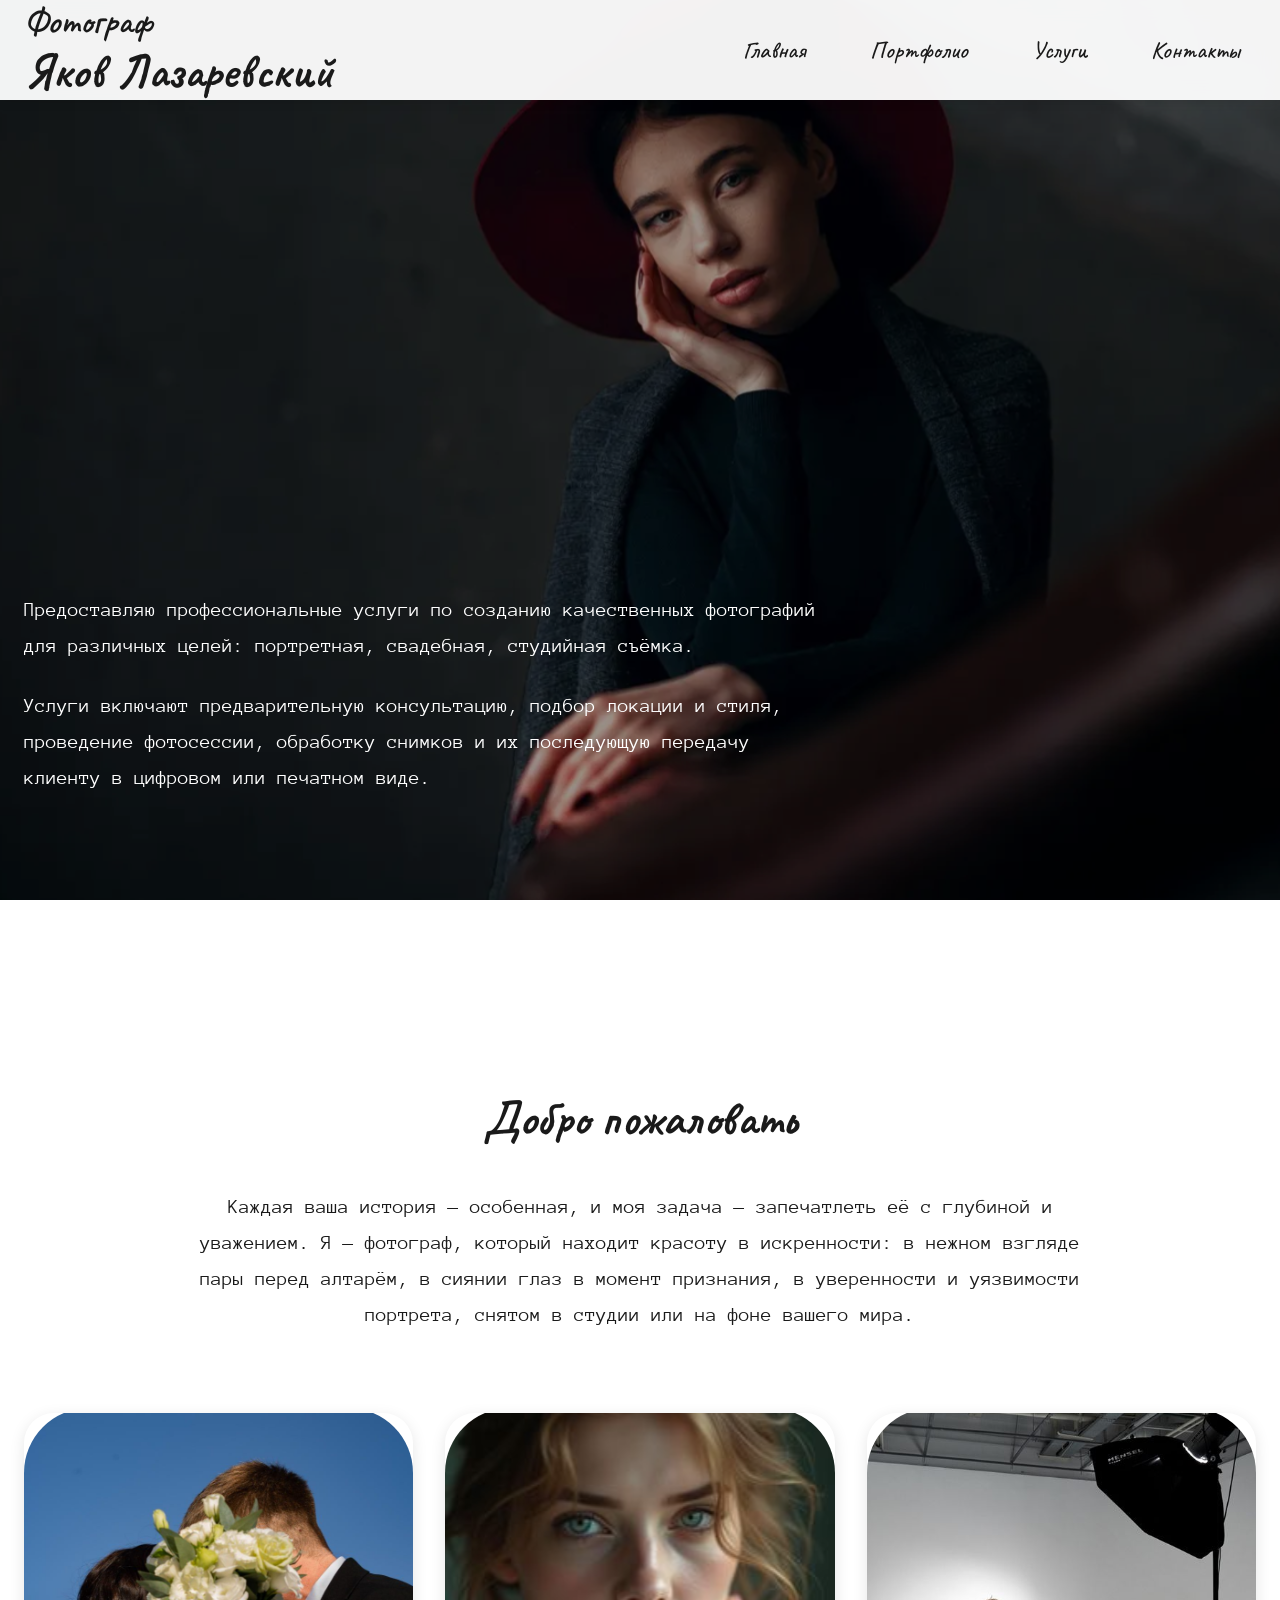
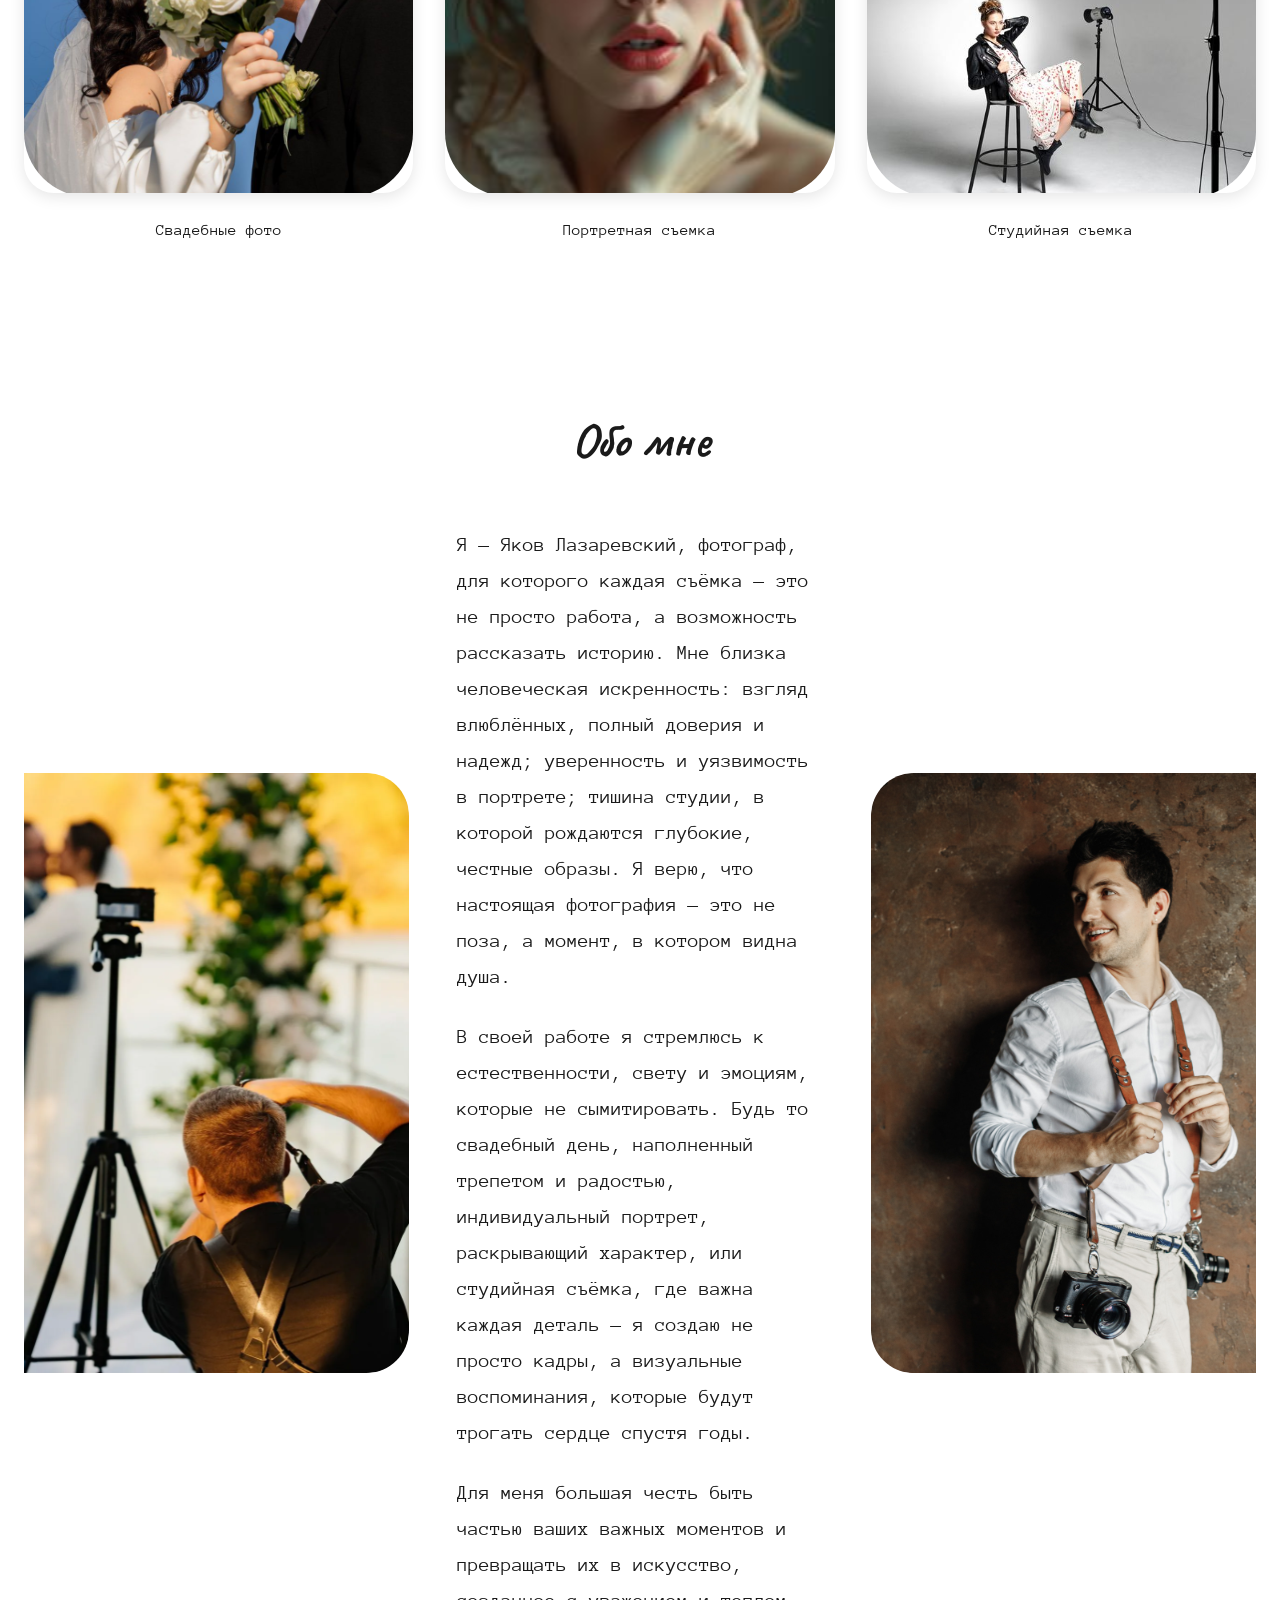
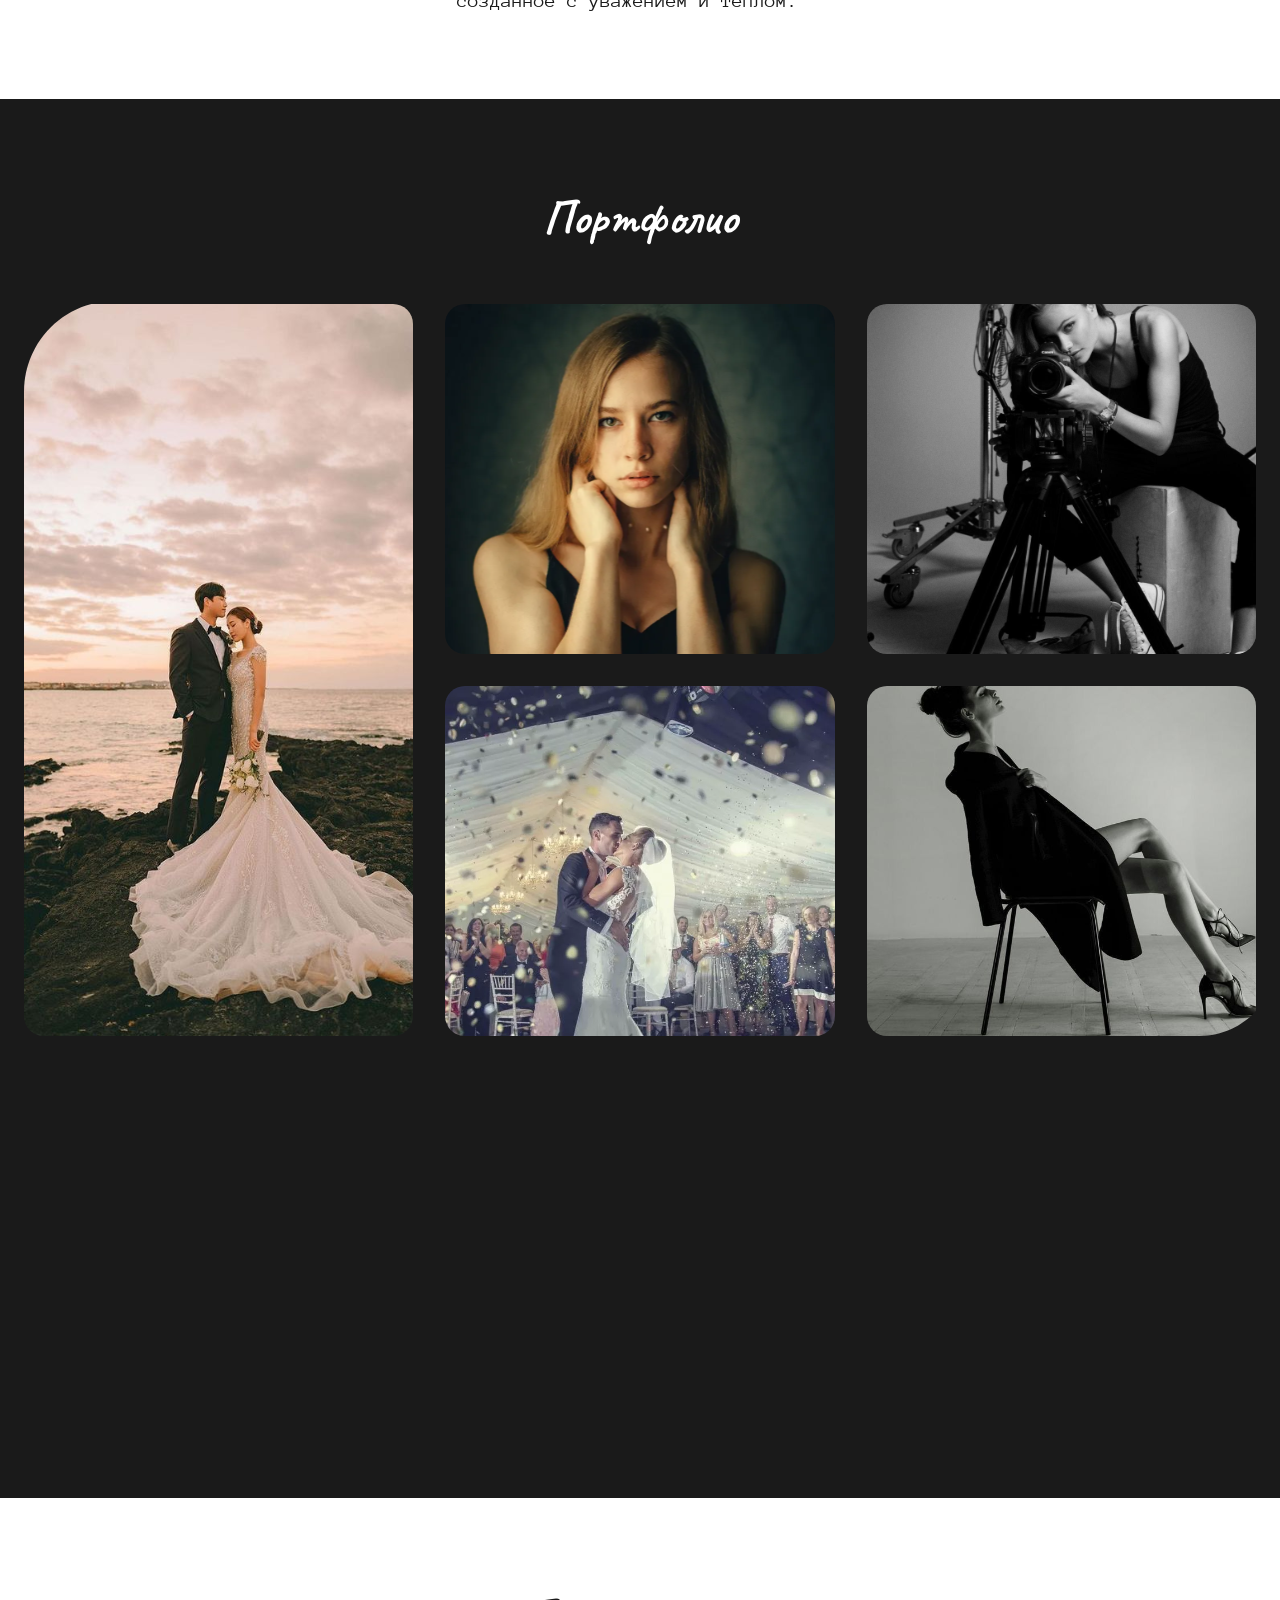
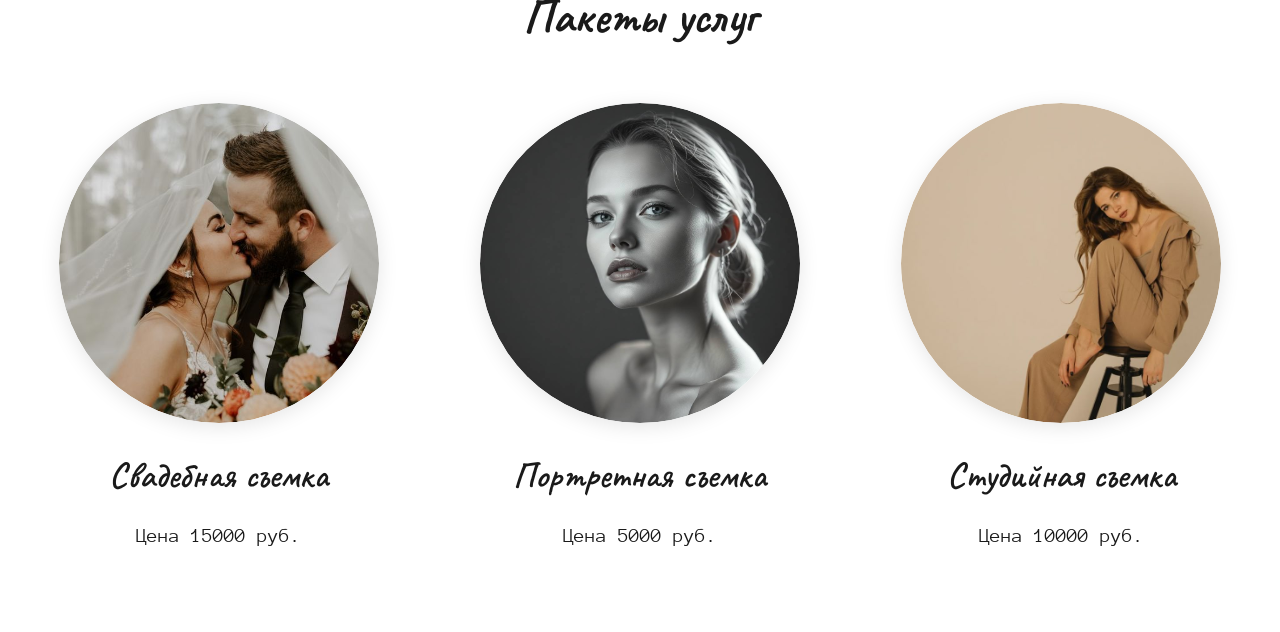
==== index.html @ 3c126cf8 "Add files via upload" ====
<!DOCTYPE html>
<html lang="ru">
<head>
    <meta charset="UTF-8">
    <meta name="viewport" content="width=device-width, initial-scale=1.0">
    <meta name="description" content="Профессиональный фотограф Яков Лазаревский - портретная, свадебная, студийная съёмка">
    <title>Яков Лазаревский - Профессиональный фотограф</title>
    
    <!-- Google Fonts -->
    <link rel="preconnect" href="https://fonts.googleapis.com">
    <link rel="preconnect" href="https://fonts.gstatic.com" crossorigin>
    <link href="https://fonts.googleapis.com/css2?family=Anonymous+Pro:wght@400;700&family=Caveat:wght@400;500;600;700&display=swap" rel="stylesheet">
    
    <link rel="stylesheet" href="style.css">
</head>
<body>
    <header class="header">
        <div class="container header__container">
            <div class="header__logo">
                <span class="header__logo-title">Фотограф</span>
                <span class="header__logo-name">Яков Лазаревский</span>
            </div>
            
            <button class="header__burger burger" type="button" aria-label="Открыть меню" aria-expanded="false">
                <span class="burger__line"></span>
                <span class="burger__line"></span>
                <span class="burger__line"></span>
            </button>

            <nav class="nav header__nav">
                <ul class="nav__list">
                    <li class="nav__item">
                        <a href="#main" class="nav__link nav__link--active">Главная</a>
                    </li>
                    <li class="nav__item">
                        <a href="#portfolio" class="nav__link">Портфолио</a>
                    </li>
                    <li class="nav__item">
                        <a href="#services" class="nav__link">Услуги</a>
                    </li>
                    <li class="nav__item">
                        <a href="#contacts" class="nav__link">Контакты</a>
                    </li>
                </ul>
            </nav>
        </div>
    </header>

    <main class="main" id="main">
        <section class="hero">
            <div class="hero__bg">
                <img src="img/image1.svg" alt="" class="hero__bg-image">
                <div class="hero__overlay"></div>
            </div>
            <div class="container hero__container">
                <div class="hero__content">
                    <p class="hero__text">
                        Предоставляю профессиональные услуги по созданию качественных фотографий для различных целей:
                        портретная, свадебная, студийная съёмка.
                    </p>
                    <p class="hero__text">
                        Услуги включают предварительную консультацию, подбор локации и стиля, проведение фотосессии, 
                        обработку снимков и их последующую передачу клиенту в цифровом или печатном виде.
                    </p>
                </div>
            </div>
        </section>

        <!-- Welcome Section -->
<section id="welcome" class="welcome">
    <div class="container">
        <h2 class="welcome__title">Добро пожаловать</h2>
        <p class="welcome__text">
            Каждая ваша история — особенная, и моя задача — запечатлеть её с глубиной и уважением.
            Я — фотограф, который находит красоту в искренности: в нежном взгляде пары перед алтарём,
            в сиянии глаз в момент признания, в уверенности и уязвимости портрета, снятом в студии
            или на фоне вашего мира.
        </p>
        
        <div class="welcome__grid">
            <div class="welcome__card">
                <div class="welcome__card-image">
                    <img src="img/image 2.svg" alt="Свадебные фото" class="welcome__img">
                </div>
                <h3 class="welcome__card-title">Свадебные фото</h3>
            </div>
            
            <div class="welcome__card">
                <div class="welcome__card-image">
                    <img src="img/image 3.svg" alt="Портретная съемка" class="welcome__img">
                </div>
                <h3 class="welcome__card-title">Портретная съемка</h3>
            </div>
            
            <div class="welcome__card">
                <div class="welcome__card-image">
                    <img src="img/image 4.svg" alt="Студийная съемка" class="welcome__img">
                </div>
                <h3 class="welcome__card-title">Студийная съемка</h3>
            </div>
        </div>
    </div>
</section>
<!-- About Section -->
<section id="about" class="about">
    <div class="container">
        <h2 class="about__title">Обо мне</h2>
        
        <div class="about__grid">
            <div class="about__image-wrapper about__image-wrapper--left">
                <img src="img/image 5.svg" alt="Фотограф за работой" class="about__img">
            </div>
            
            <div class="about__content">
                <p class="about__text">
                    Я — Яков Лазаревский, фотограф, для которого каждая съёмка — это не просто работа, а возможность рассказать историю. Мне близка человеческая искренность: взгляд влюблённых, полный доверия и надежд; уверенность и уязвимость в портрете; тишина студии, в которой рождаются глубокие, честные образы. Я верю, что настоящая фотография — это не поза, а момент, в котором видна душа.
                </p>
                
                <p class="about__text">
                    В своей работе я стремлюсь к естественности, свету и эмоциям, которые не сымитировать. Будь то свадебный день, наполненный трепетом и радостью, индивидуальный портрет, раскрывающий характер, или студийная съёмка, где важна каждая деталь — я создаю не просто кадры, а визуальные воспоминания, которые будут трогать сердце спустя годы.
                </p>
                
                <p class="about__text">
                    Для меня большая честь быть частью ваших важных моментов и превращать их в искусство, созданное с уважением и теплом.
                </p>
            </div>
            
            <div class="about__image-wrapper about__image-wrapper--right">
                <img src="img/image 6.svg" alt="Портрет фотографа" class="about__img">
            </div>
        </div>
    </div>
</section>

<!-- Portfolio Section -->
<section id="portfolio" class="portfolio">
    <div class="container">
        <h2 class="portfolio__title">Портфолио</h2>
        
        <div class="portfolio__grid">
            <div class="portfolio__item portfolio__item--large">
                <img src="img/image 8.svg" alt="Свадебная фотосессия на закате" class="portfolio__img">
            </div>
            
            <div class="portfolio__item">
                <img src="img/image 9.svg" alt="Портретная съёмка" class="portfolio__img">
            </div>
            
            <div class="portfolio__item">
                <img src="img/image 10.svg" alt="За кадром фотосессии" class="portfolio__img">
            </div>
            
            <div class="portfolio__item portfolio__item--wide">
                <img src="img/image 7.svg" alt="Свадебный приём" class="portfolio__img">
            </div>
            
            <div class="portfolio__item">
                <img src="img/image 11.svg" alt="Fashion съёмка" class="portfolio__img">
            </div>
        </div>
    </div>
</section>

<!-- Services Section -->
<section id="services" class="services">
    <div class="container">
        <h2 class="services__title">Пакеты услуг</h2>
        
        <div class="services__grid">
            <div class="services__card">
                <div class="services__image-wrapper">
                    <img src="img/image 12.svg" alt="Свадебная съемка" class="services__img">
                </div>
                <h3 class="services__card-title">Свадебная съемка</h3>
                <p class="services__price">Цена 15000 руб.</p>
            </div>
            
            <div class="services__card">
                <div class="services__image-wrapper">
                    <img src="img/image 13.svg" alt="Портретная съемка" class="services__img">
                </div>
                <h3 class="services__card-title">Портретная съемка</h3>
                <p class="services__price">Цена 5000 руб.</p>
            </div>
            
            <div class="services__card">
                <div class="services__image-wrapper">
                    <img src="img/image 14.svg" alt="Студийная съемка" class="services__img">
                </div>
                <h3 class="services__card-title">Студийная съемка</h3>
                <p class="services__price">Цена 10000 руб.</p>
            </div>
        </div>
    </div>
</section>
    </main>

    <script src="script.js"></script>
</body>
</html>
---- style.css ----
/* ============================================
CSS Custom Properties (Variables)
============================================ */
:root {
    --color-primary: #ffffff;
    --color-secondary: #1a1a1a;
    --color-accent: #8b2635;
    --color-text: #ffffff;
    --color-text-dark: #1a1a1a;
    --color-overlay: rgba(0, 0, 0, 0.4);
    
    /* Fonts */
    --font-family-heading: 'Caveat', cursive;
    --font-family-body: 'Anonymous Pro', monospace;
    
    /* Font Sizes */
    --font-size-heading: 48px;
    --font-size-body: 20px;
    --font-size-sm: 16px;
    --font-size-lg: 24px;
    --font-size-xl: 36px;
    --font-size-xxl: 48px;
    --line-height: 1.6;
    
    /* Spacing */
    --spacing-xs: 8px;
    --spacing-sm: 16px;
    --spacing-md: 24px;
    --spacing-lg: 32px;
    --spacing-xl: 48px;
    --spacing-xxl: 80px;
    
    /* Layout */
    --container-max-width: 1400px;
    --header-height: 80px;
    
    /* Transitions */
    --transition-fast: 0.3s ease;
    --transition-normal: 0.5s ease;
}

/* ============================================
Reset & Base Styles
============================================ */
*,
*::before,
*::after {
    box-sizing: border-box;
    margin: 0;
    padding: 0;
}

ul, ol {
    list-style: none;
    list-style-type: none;
    margin: 0;
    padding: 0;
}

li {
    list-style: none;
    list-style-type: none;
}

li::before,
li::after {
    content: none !important;
    display: none !important;
}

html {
    scroll-behavior: smooth;
    font-size: var(--font-size-body);
}

body {
    font-family: var(--font-family-body);
    font-size: var(--font-size-body);
    line-height: var(--line-height);
    color: var(--color-text);
    background-color: var(--color-secondary);
    overflow-x: hidden;
}

/* ============================================
Container
============================================ */
.container {
    width: 100%;
    max-width: var(--container-max-width);
    margin: 0 auto;
    padding: 0 var(--spacing-md);
}

/* ============================================
Header - Fixed Position
============================================ */
.header {
    position: fixed;
    top: 0;
    left: 0;
    width: 100%;
    height: var(--header-height);
    background: rgba(255, 255, 255, 0.95);
    backdrop-filter: blur(10px);
    z-index: 1000;
    padding: var(--spacing-sm) 0;
    box-shadow: 0 2px 10px rgba(0, 0, 0, 0.1);
    transition: all var(--transition-fast);
}

.header__container {
    display: flex;
    justify-content: space-between;
    align-items: center;
    height: 100%;
}

.header__logo {
    display: flex;
    flex-direction: column;
    z-index: 1001;
}

.header__logo-title {
    font-family: var(--font-family-heading);
    font-size: var(--font-size-lg);
    font-weight: 600;
    color: var(--color-secondary);
    line-height: 1.2;
}

.header__logo-name {
    font-family: var(--font-family-heading);
    font-size: var(--font-size-heading);
    font-weight: 700;
    color: var(--color-secondary);
    line-height: 1.2;
}

/* ============================================
Burger Menu - Dark Color
============================================ */
.burger {
    display: flex;
    flex-direction: column;
    justify-content: space-between;
    width: 30px;
    height: 21px;
    background: transparent;
    border: none;
    cursor: pointer;
    padding: 0;
    z-index: 1001;
    transition: var(--transition-fast);
}

.burger__line {
    display: block;
    width: 100%;
    height: 2px;
    background-color: var(--color-secondary);
    transition: var(--transition-fast);
    transform-origin: center;
}

.burger--active .burger__line:nth-child(1) {
    transform: translateY(9.5px) rotate(45deg);
    background-color: var(--color-primary);
}

.burger--active .burger__line:nth-child(2) {
    opacity: 0;
}

.burger--active .burger__line:nth-child(3) {
    transform: translateY(-9.5px) rotate(-45deg);
    background-color: var(--color-primary);
}

/* ============================================
Navigation
============================================ */
.nav {
    position: fixed;
    top: 0;
    right: -100%;
    width: 100%;
    max-width: 300px;
    height: 100vh;
    background-color: rgba(26, 26, 26, 0.98);
    padding: calc(var(--header-height) + var(--spacing-lg)) var(--spacing-lg) var(--spacing-lg);
    transition: right var(--transition-normal);
    z-index: 1000;
    overflow-y: auto;
}

.nav--active {
    right: 0;
}

.nav__list {
    display: flex;
    flex-direction: column;
    gap: var(--spacing-md);
    list-style: none;
    list-style-type: none;
    margin: 0;
    padding: 0;
}

.nav__list li {
    list-style: none;
    list-style-type: none;
}

.nav__item {
    opacity: 0;
    transform: translateX(20px);
    transition: opacity var(--transition-normal), transform var(--transition-normal);
    list-style: none;
}

.nav__item::before,
.nav__item::after {
    display: none !important;
    content: none !important;
}

.nav--active .nav__item {
    opacity: 1;
    transform: translateX(0);
}

.nav--active .nav__item:nth-child(1) { transition-delay: 0.1s; }
.nav--active .nav__item:nth-child(2) { transition-delay: 0.2s; }
.nav--active .nav__item:nth-child(3) { transition-delay: 0.3s; }
.nav--active .nav__item:nth-child(4) { transition-delay: 0.4s; }

.nav__link {
    font-family: var(--font-family-heading);
    font-size: var(--font-size-xl);
    font-weight: 500;
    color: var(--color-primary);
    text-decoration: none;
    transition: color var(--transition-fast);
    display: block;
    padding: var(--spacing-xs) 0;
}

.nav__link::before,
.nav__link::after {
    display: none !important;
    content: none !important;
}

.nav__link:hover,
.nav__link:focus {
    color: var(--color-accent);
    outline: none;
}

.nav__link--active {
    color: var(--color-accent);
}

/* ============================================
Hero Section - Transparent Header Override
============================================ */
.hero .header {
    background: transparent;
    box-shadow: none;
    backdrop-filter: none;
}

.hero .header__logo-title,
.hero .header__logo-name {
    color: var(--color-primary);
}

.hero .burger__line {
    background-color: var(--color-primary);
}

/* ============================================
Hero Section - Full Screen Background
============================================ */
.hero {
    position: relative;
    min-height: 100vh;
    width: 100%;
    display: flex;
    align-items: flex-end;
    padding: var(--spacing-xxl) 0;
    overflow: hidden;
}

.hero__bg {
    position: absolute;
    top: 0;
    left: 0;
    width: 100%;
    height: 100%;
    z-index: -1;
}

.hero__bg-image {
    width: 100%;
    height: 100%;
    object-fit: cover;
    object-position: center;
    display: block;
}

.hero__overlay {
    position: absolute;
    top: 0;
    left: 0;
    width: 100%;
    height: 100%;
    background: var(--color-overlay);
    z-index: 0;
}

.hero__container {
    position: relative;
    z-index: 1;
    width: 100%;
}

.hero__content {
    max-width: 800px;
}

.hero__text {
    font-family: var(--font-family-body);
    font-size: var(--font-size-body);
    line-height: 1.8;
    color: var(--color-primary);
    margin-bottom: var(--spacing-md);
    opacity: 0;
    animation: fadeInUp 1s ease forwards;
}

.hero__text:nth-child(1) {
    animation-delay: 0.3s;
}

.hero__text:nth-child(2) {
    animation-delay: 0.5s;
}

/* ============================================
Animations
============================================ */
@keyframes fadeInUp {
    from {
        opacity: 0;
        transform: translateY(30px);
    }
    to {
        opacity: 1;
        transform: translateY(0);
    }
}

/* ============================================
Welcome Section
============================================ */
.welcome {
    padding: var(--spacing-xxl) 0;
    background-color: var(--color-primary);
    color: var(--color-text-dark);
    padding-top: calc(var(--spacing-xxl) + var(--header-height));
}

.welcome__title {
    font-family: var(--font-family-heading);
    font-size: var(--font-size-xxl);
    font-weight: 700;
    text-align: center;
    margin-bottom: var(--spacing-lg);
    color: var(--color-text-dark);
}

.welcome__text {
    max-width: 900px;
    margin: 0 auto var(--spacing-xxl);
    text-align: center;
    line-height: 1.8;
    font-size: var(--font-size-sm);
}

.welcome__grid {
    display: grid;
    grid-template-columns: 1fr;
    gap: var(--spacing-lg);
    align-items: start;
}

.welcome__card {
    display: flex;
    flex-direction: column;
    align-items: center;
    width: 100%;
}

.welcome__card-image {
    width: 100%;
    max-width: 400px;
    height: 300px;
    border-radius: 30px;
    overflow: hidden;
    margin-bottom: var(--spacing-md);
    box-shadow: 0 4px 15px rgba(0, 0, 0, 0.1);
}

.welcome__img {
    width: 100%;
    height: 100%;
    object-fit: cover;
    object-position: center;
    transition: transform var(--transition-normal);
}

.welcome__card:hover .welcome__img {
    transform: scale(1.05);
}

.welcome__card-title {
    font-family: var(--font-family-body);
    font-size: var(--font-size-sm);
    text-align: center;
    color: var(--color-text-dark);
    font-weight: 400;
}

/* ============================================
About Section
============================================ */
.about {
    padding: var(--spacing-xxl) 0;
    background-color: var(--color-primary);
    color: var(--color-text-dark);
}

.about__title {
    font-family: var(--font-family-heading);
    font-size: var(--font-size-xxl);
    font-weight: 700;
    text-align: center;
    margin-bottom: var(--spacing-xl);
    color: var(--color-text-dark);
}

.about__grid {
    display: grid;
    grid-template-columns: 1fr;
    gap: var(--spacing-lg);
    align-items: center;
}

.about__image-wrapper {
    border-radius: 40px;
    overflow: hidden;
    height: 500px;
    margin: 0;
}

.about__image-wrapper--left {
    border-radius: 0 40px 40px 0;
}

.about__image-wrapper--right {
    border-radius: 40px 0 0 40px;
}

.about__img {
    width: 100%;
    height: 100%;
    object-fit: cover;
    object-position: center;
    display: block;
}

.about__content {
    padding: 0 var(--spacing-sm);
}

.about__text {
    font-family: var(--font-family-body);
    font-size: var(--font-size-sm);
    line-height: 1.8;
    margin-bottom: var(--spacing-md);
    color: var(--color-text-dark);
}

.about__text:last-child {
    margin-bottom: 0;
}

/* ============================================
Desktop Styles (min-width: 768px)
============================================ */
@media (min-width: 768px) {
    :root {
        --header-height: 100px;
    }
    
    .header__logo-title {
        font-size: var(--font-size-xl);
    }
    
    .header__logo-name {
        font-size: var(--font-size-heading);
    }
    
    .hero__text {
        font-size: var(--font-size-body);
    }
    
    .welcome__grid {
        grid-template-columns: repeat(2, 1fr);
    }
    
    .welcome__card:nth-child(3) {
        grid-column: span 1;
        justify-self: center;
    }
    
    .welcome__card-image {
        height: 350px; 
    }
    
    .welcome__text {
        font-size: var(--font-size-body);
    }
    
    .about__grid {
        grid-template-columns: 1fr 1.5fr;
    }
    
    .about__image-wrapper--right {
        display: none;
    }
    
    .about__text {
        font-size: var(--font-size-body);
    }
    
    .about__content {
        padding: 0 var(--spacing-lg);
    }
    
    .about__image-wrapper--left {
        border-radius: 0 40px 40px 0;
    }
}

/* ============================================
Tablet Styles (min-width: 1024px)
============================================ */
@media (min-width: 1024px) {
    .burger {
        display: none;
    }
    
    .nav {
        position: static;
        width: auto;
        max-width: none;
        height: auto;
        background: transparent;
        padding: 0;
        overflow: visible;
    }
    
    .nav__list {
        flex-direction: row;
        gap: var(--spacing-lg);
        list-style: none;
        list-style-type: none;
    }
    
    .nav__list li {
        list-style: none;
        list-style-type: none;
    }
    
    .nav__item {
        opacity: 1;
        transform: none;
        list-style: none;
    }
    
    .nav__item::before,
    .nav__item::after {
        display: none !important;
        content: none !important;
        background: none !important;
    }
    
    .nav__link {
        font-size: var(--font-size-lg);
        padding: var(--spacing-xs) var(--spacing-sm);
        color: var(--color-secondary);
    }
    
    .nav__link::before,
    .nav__link::after {
        display: none !important;
        content: none !important;
        background: none !important;
    }
    
    .nav__link:hover,
    .nav__link:focus {
        color: var(--color-accent);
    }
    
    .hero .nav__link {
        color: var(--color-primary);
    }
    
    .hero .nav__link:hover,
    .hero .nav__link:focus {
        color: var(--color-accent);
    }
    
    .hero__text {
        font-size: var(--font-size-body);
    }
    
    .welcome__grid {
        grid-template-columns: repeat(3, 1fr);
    }
    
    .welcome__card:nth-child(3) {
        grid-column: auto;
    }
    
    .welcome__card-image {
        height: 380px; 
    }
    
    .about__grid {
        grid-template-columns: 1fr 1.2fr 1fr;
        gap: 0;
    }
    
    .about__image-wrapper {
        height: 600px;
        margin: 0;
    }
    
    .about__image-wrapper--left {
        border-radius: 0 40px 40px 0; 
    }
    
    .about__image-wrapper--right {
        display: block;
        border-radius: 40px 0 0 40px; 
    }
    
    .about__content {
        padding: 0 var(--spacing-xl);
    }
}

/* ============================================
Large Desktop (min-width: 1440px)
============================================ */
@media (min-width: 1440px) {
    .container {
        padding: 0 var(--spacing-xl);
    }
    
    .hero__text {
        font-size: var(--font-size-body);
    }
}

/* ============================================
Reduced Motion
============================================ */
@media (prefers-reduced-motion: reduce) {
    *,
    *::before,
    *::after {
        animation-duration: 0.01ms !important;
        animation-iteration-count: 1 !important;
        transition-duration: 0.01ms !important;
    }
    
    html {
        scroll-behavior: auto;
    }
}
/* ============================================
Portfolio Section
============================================ */
.portfolio {
    padding: var(--spacing-xxl) 0;
    background-color: var(--color-secondary);
    color: var(--color-text);
}

.portfolio__title {
    font-family: var(--font-family-heading);
    font-size: var(--font-size-xxl);
    font-weight: 700;
    text-align: center;
    margin-bottom: var(--spacing-xl);
    color: var(--color-text);
}

.portfolio__grid {
    display: grid;
    grid-template-columns: 1fr;
    gap: var(--spacing-sm);
    grid-auto-rows: 250px;
}

.portfolio__item {
    position: relative;
    overflow: hidden;
    border-radius: 20px;
    cursor: pointer;
}

.portfolio__item--large {
    grid-row: span 2;
}

.portfolio__item--wide {
    grid-column: span 1;
}

.portfolio__img {
    width: 100%;
    height: 100%;
    object-fit: cover;
    transition: transform var(--transition-normal);
    display: block;
}

.portfolio__item:hover .portfolio__img {
    transform: scale(1.05);
}

/* Tablet */
@media (min-width: 768px) {
    .portfolio__grid {
        grid-template-columns: repeat(2, 1fr);
        grid-auto-rows: 300px;
        gap: var(--spacing-md);
    }
    
    .portfolio__item--wide {
        grid-column: span 2;
    }
}

/* Desktop */
@media (min-width: 1024px) {
    .portfolio__grid {
        grid-template-columns: repeat(3, 1fr);
        grid-template-rows: repeat(3, 350px);
        gap: var(--spacing-lg);
    }
    
    .portfolio__item--large {
        grid-column: 1;
        grid-row: 1 / 3;
    }
    
    .portfolio__item:nth-child(2) {
        grid-column: 2;
        grid-row: 1;
    }
    
    .portfolio__item:nth-child(3) {
        grid-column: 3;
        grid-row: 1;
    }
    
    .portfolio__item--wide {
        grid-column: 2;
        grid-row: 2;
    }
    
    .portfolio__item:nth-child(5) {
        grid-column: 3;
        grid-row: 2;
    }
}
/* ============================================
Services Section
============================================ */
.services {
    padding: var(--spacing-xxl) 0;
    background-color: var(--color-primary);
    color: var(--color-text-dark);
}

.services__title {
    font-family: var(--font-family-heading);
    font-size: var(--font-size-xxl);
    font-weight: 700;
    text-align: center;
    margin-bottom: var(--spacing-xl);
    color: var(--color-text-dark);
}

.services__grid {
    display: grid;
    grid-template-columns: 1fr;
    gap: var(--spacing-xl);
    justify-items: center;
}

.services__card {
    display: flex;
    flex-direction: column;
    align-items: center;
    text-align: center;
    max-width: 300px;
}

.services__image-wrapper {
    width: 280px;
    height: 280px;
    border-radius: 50%;
    overflow: hidden;
    margin-bottom: var(--spacing-md);
    box-shadow: 0 4px 20px rgba(0, 0, 0, 0.1);
    transition: transform var(--transition-normal);
}

.services__card:hover .services__image-wrapper {
    transform: scale(1.05);
}

.services__img {
    width: 100%;
    height: 100%;
    object-fit: cover;
    object-position: center;
    display: block;
}

.services__card-title {
    font-family: var(--font-family-heading);
    font-size: var(--font-size-lg);
    font-weight: 600;
    margin-bottom: var(--spacing-sm);
    color: var(--color-text-dark);
}

.services__price {
    font-family: var(--font-family-body);
    font-size: var(--font-size-sm);
    color: var(--color-text-dark);
    font-weight: 400;
    line-height: 1.6;
}

/* Tablet */
@media (min-width: 768px) {
    .services__grid {
        grid-template-columns: repeat(3, 1fr);
        gap: var(--spacing-lg);
    }
    
    .services__image-wrapper {
        width: 300px;
        height: 300px;
    }
}

/* Desktop */
@media (min-width: 1024px) {
    .services__image-wrapper {
        width: 320px;
        height: 320px;
    }
    
    .services__card-title {
        font-size: var(--font-size-xl);
    }
    
    .services__price {
        font-size: var(--font-size-body);
    }
}
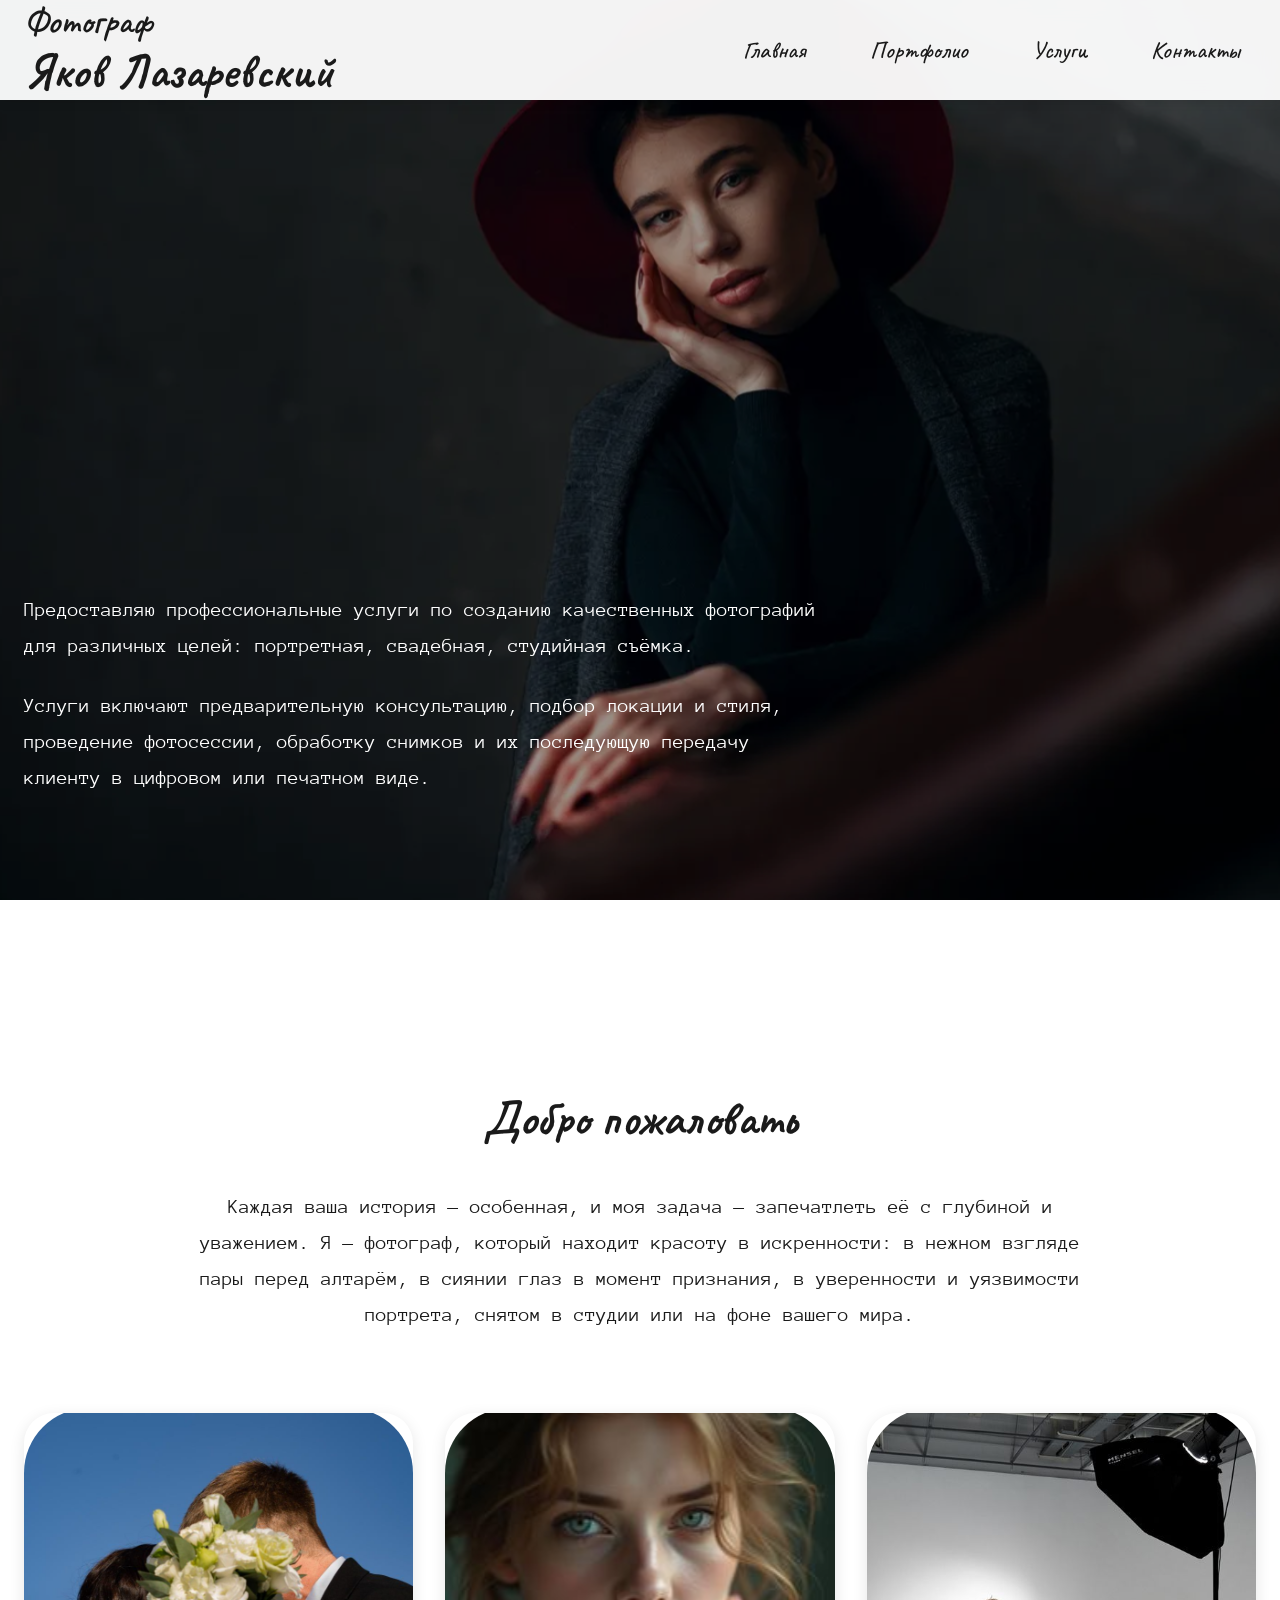
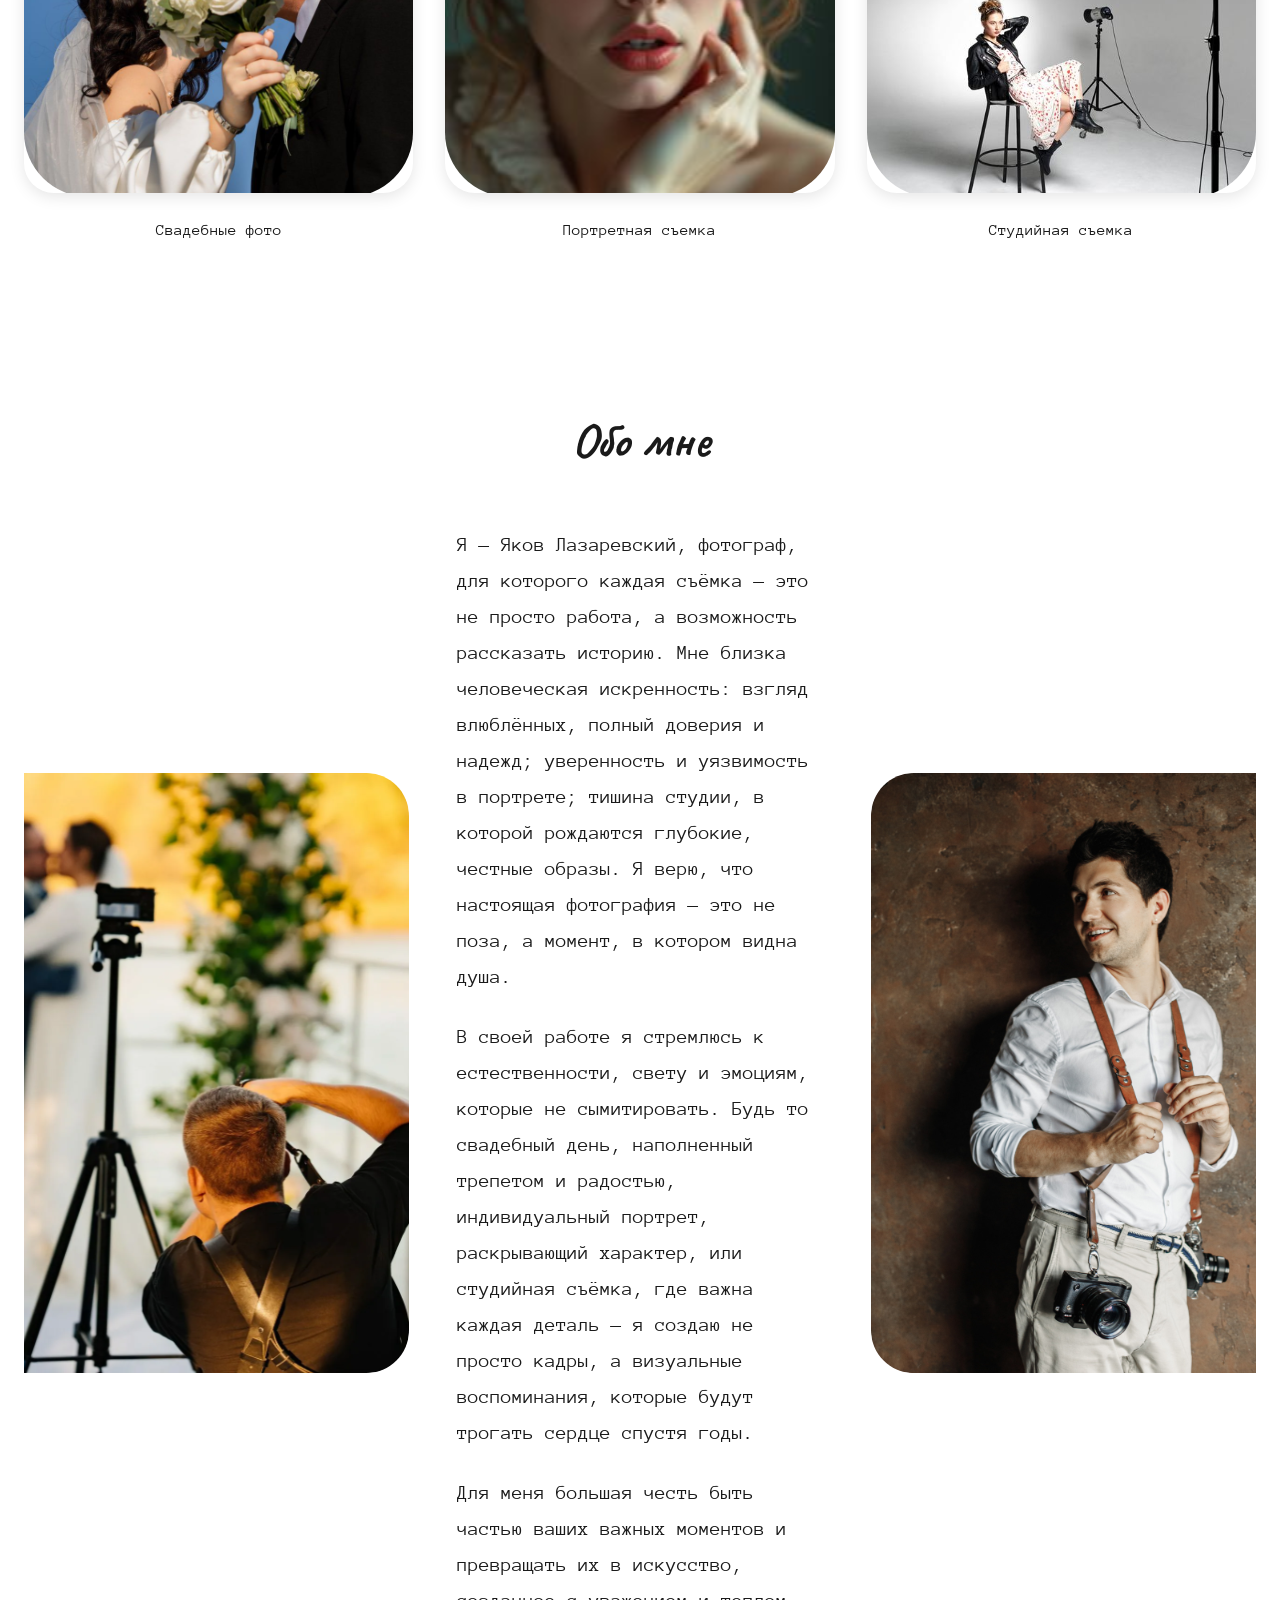
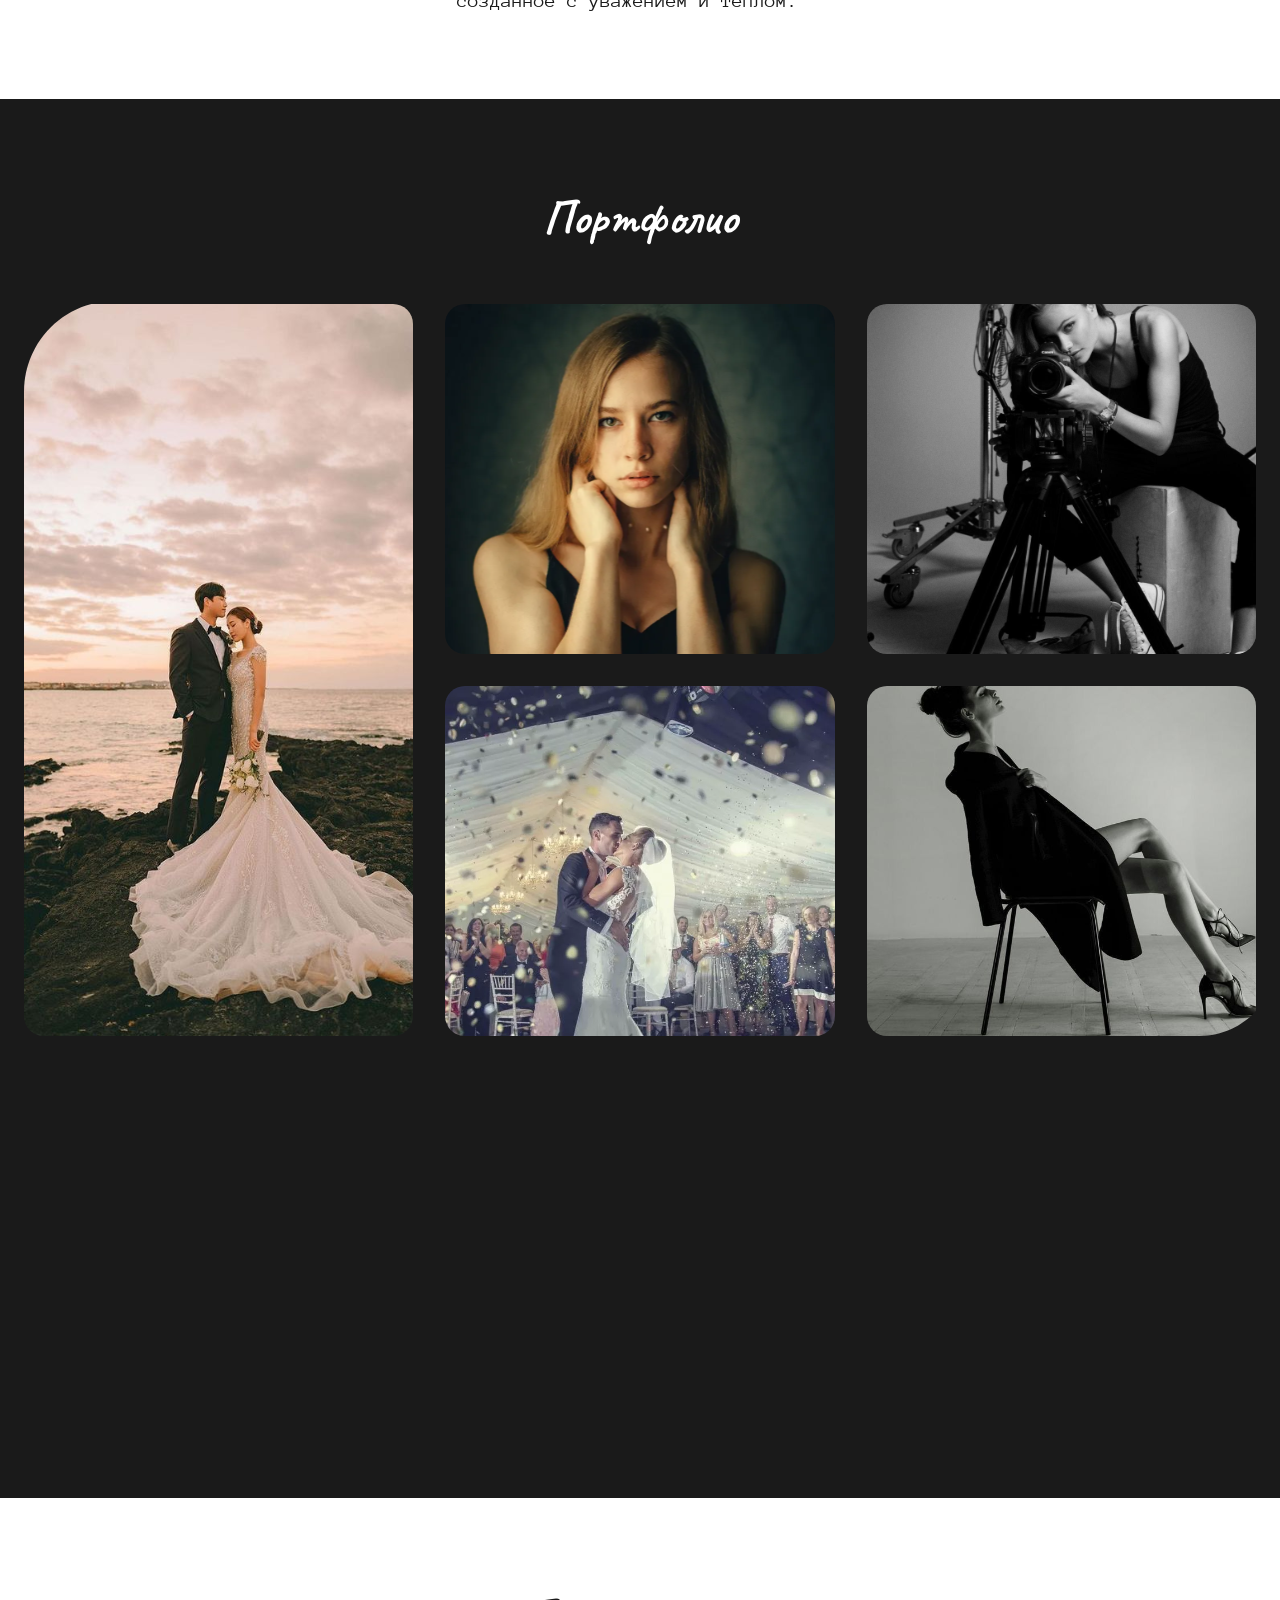
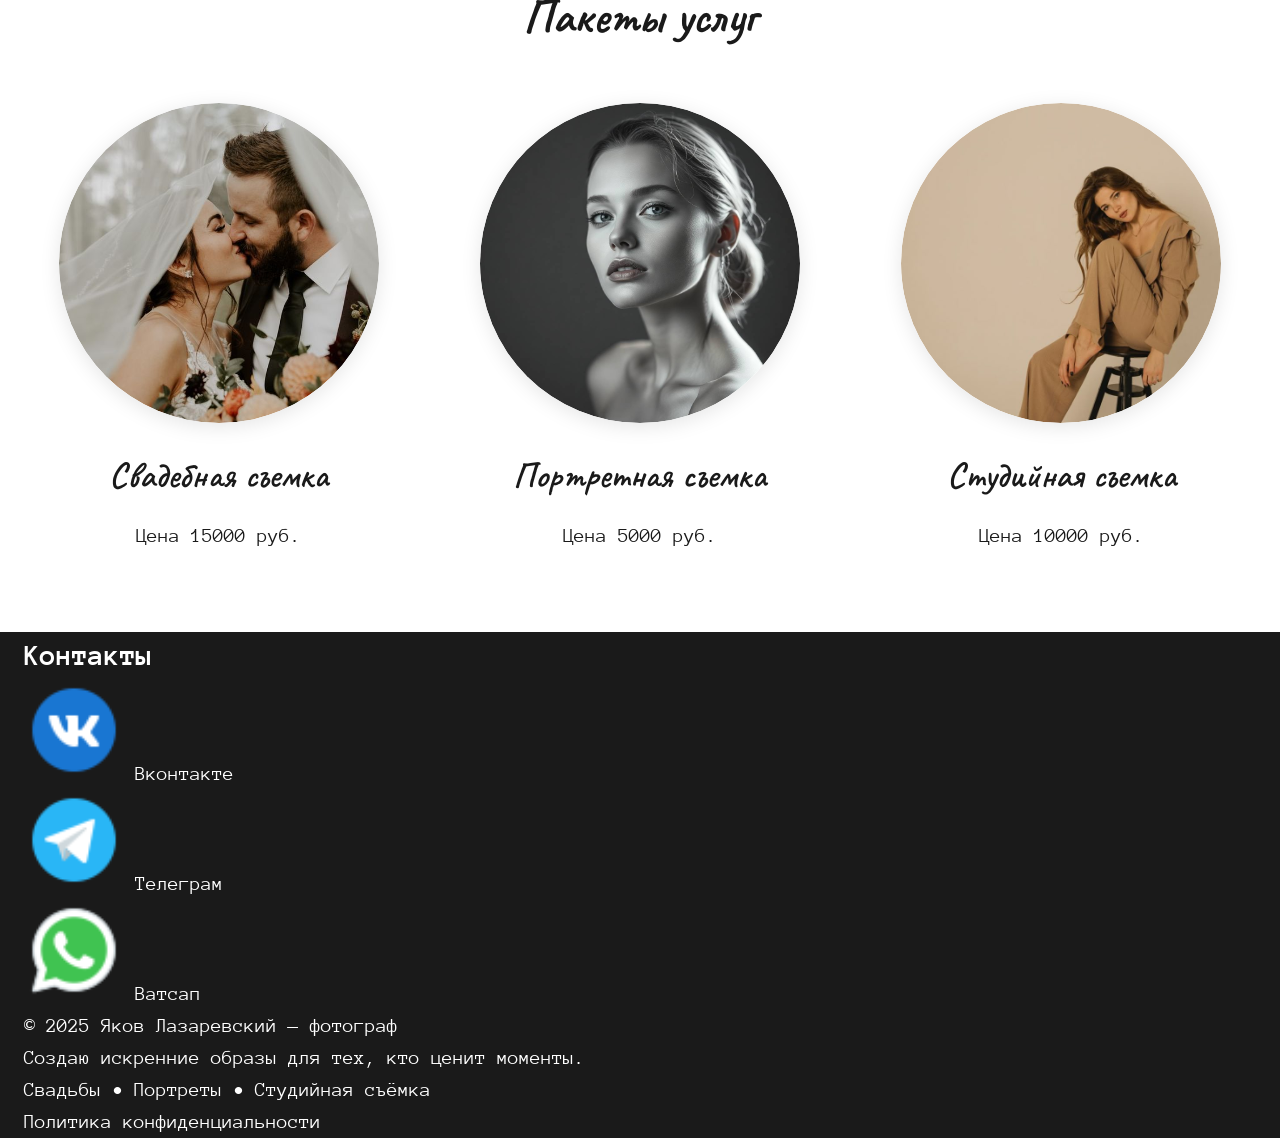
==== commit 5056ade9: "Add files via upload" ====
--- a/index.html
+++ b/index.html
@@ -27,21 +27,14 @@
                 <span class="burger__line"></span>
             </button>
 
-            <nav class="nav header__nav">
-                <ul class="nav__list">
-                    <li class="nav__item">
-                        <a href="#main" class="nav__link nav__link--active">Главная</a>
-                    </li>
-                    <li class="nav__item">
-                        <a href="#portfolio" class="nav__link">Портфолио</a>
-                    </li>
-                    <li class="nav__item">
-                        <a href="#services" class="nav__link">Услуги</a>
-                    </li>
-                    <li class="nav__item">
-                        <a href="#contacts" class="nav__link">Контакты</a>
-                    </li>
-                </ul>
+            <nav class="nav">
+    <ul class="nav__list">
+        <li class="nav__item"><a href="#main" class="nav__link nav__link--active">Главная</a></li>
+        <li class="nav__item"><a href="portfolio.html" class="nav__link">Портфолио</a></li>
+        <li class="nav__item"><a href="services.html" class="nav__link">Услуги</a></li>
+        <li class="nav__item"><a href="contacts.html" class="nav__link">Контакты</a></li>
+    </ul>
+</nav>
             </nav>
         </div>
     </header>
@@ -193,6 +186,42 @@
         </div>
     </div>
 </section>
+
+<!-- Contacts Section -->
+<section id="contacts" class="contacts">
+    <div class="container">
+        <h2 class="contacts__title">Контакты</h2>
+        
+        <div class="contacts__grid">
+            <div class="contacts__item">
+                <img src="img/image 15.svg" alt="Вконтакте" class="contacts__icon-img">
+                <span class="contacts__label">Вконтакте</span>
+            </div>
+            
+            <div class="contacts__item">
+                <img src="img/image 17.svg" alt="Телеграм" class="contacts__icon-img">
+                <span class="contacts__label">Телеграм</span>
+            </div>
+            
+            <div class="contacts__item">
+                <img src="img/image 16.svg" alt="Ватсап" class="contacts__icon-img">
+                <span class="contacts__label">Ватсап</span>
+            </div>
+        </div>
+    </div>
+</section>
+
+<!-- Footer -->
+<footer class="footer">
+    <div class="container">
+        <p class="footer__text">
+            © 2025 Яков Лазаревский — фотограф<br>
+            Создаю искренние образы для тех, кто ценит моменты.<br>
+            Свадьбы • Портреты • Студийная съёмка
+        </p>
+        <p class="footer__policy">Политика конфиденциальности</p>
+    </div>
+</footer>
     </main>
 
     <script src="script.js"></script>
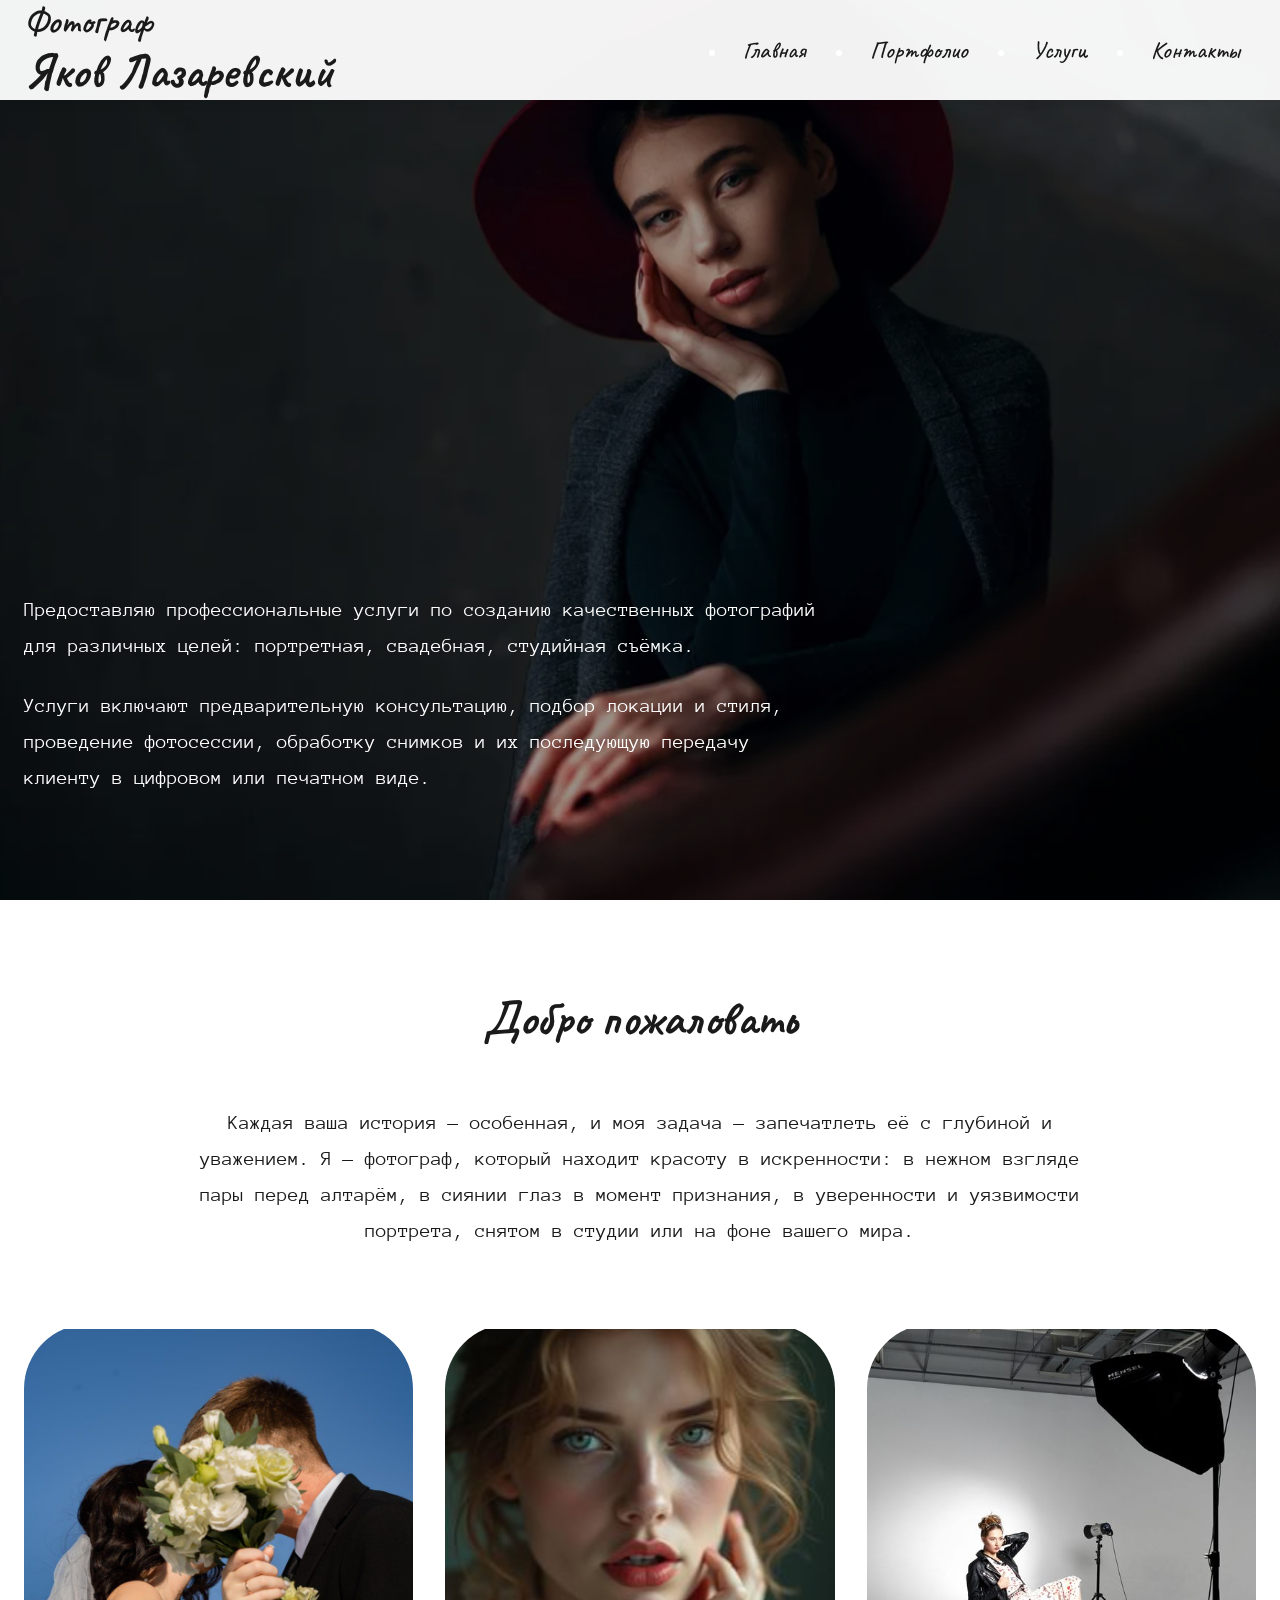
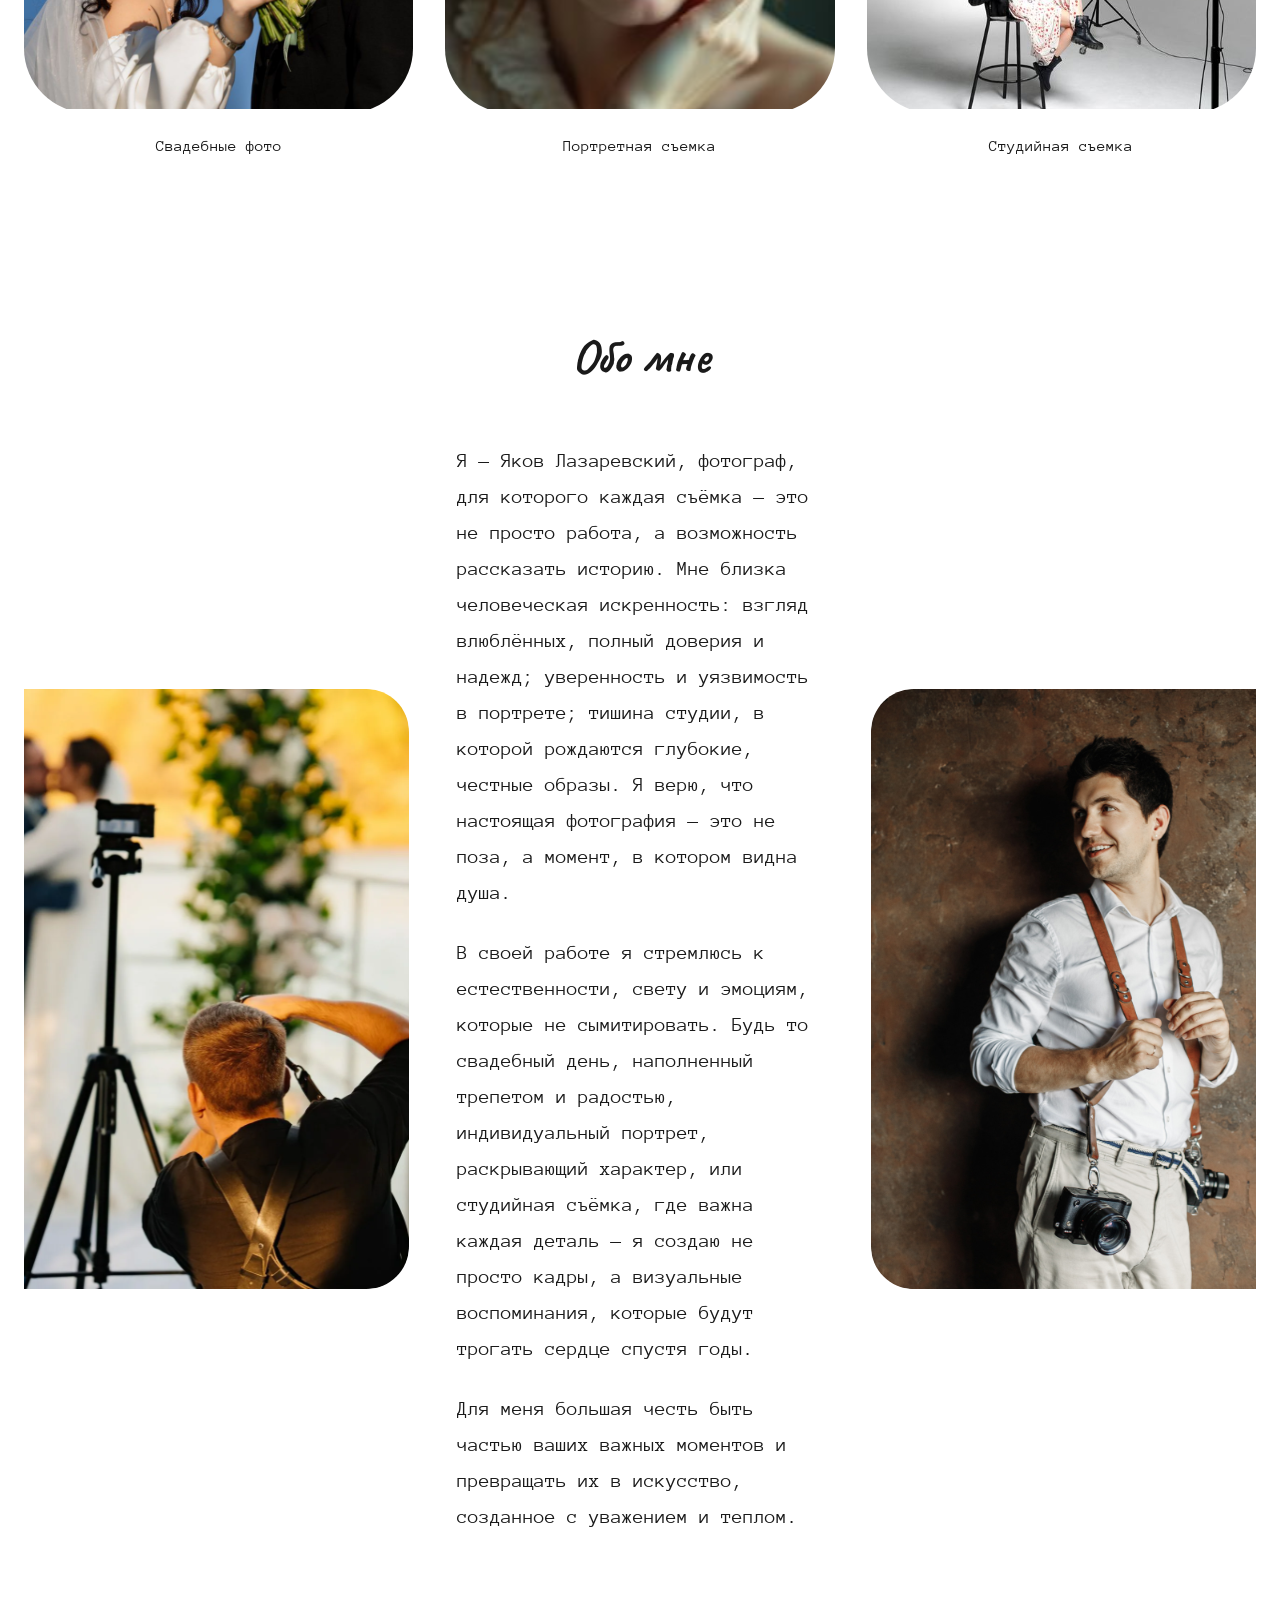
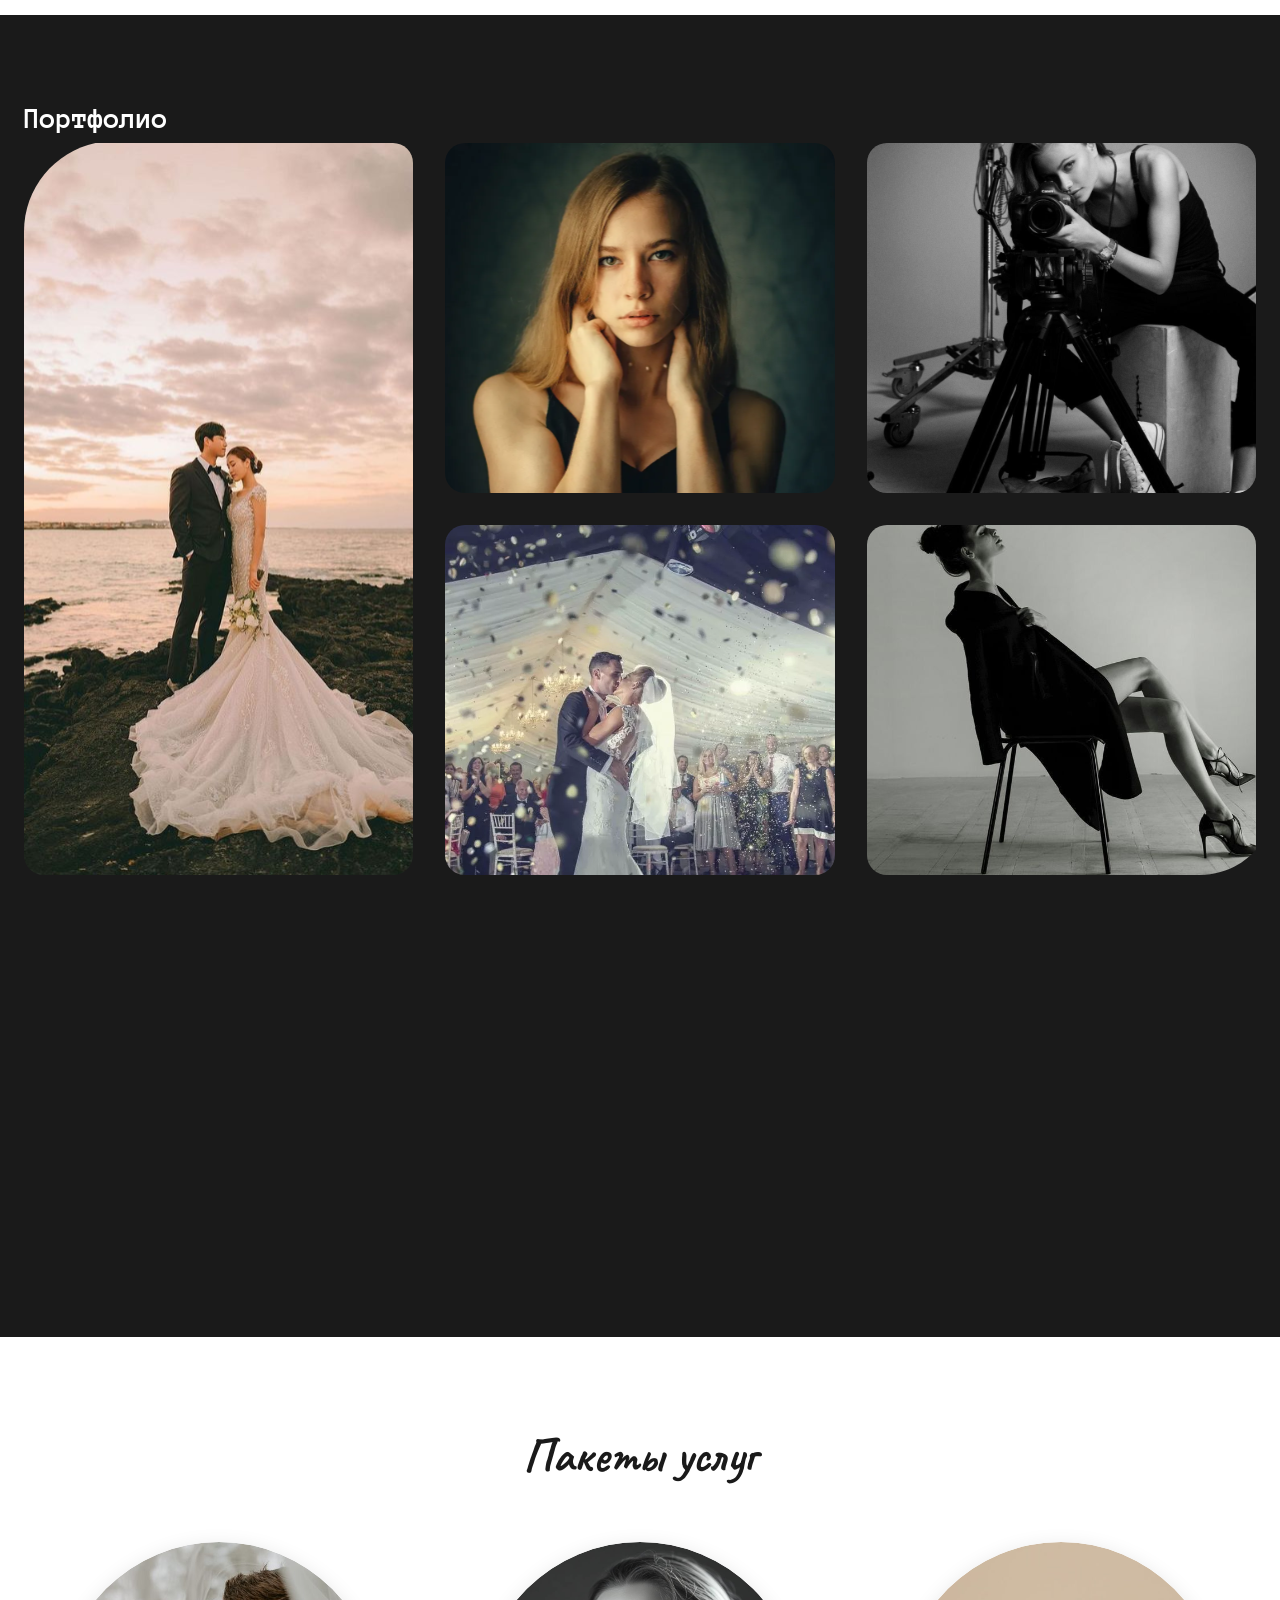
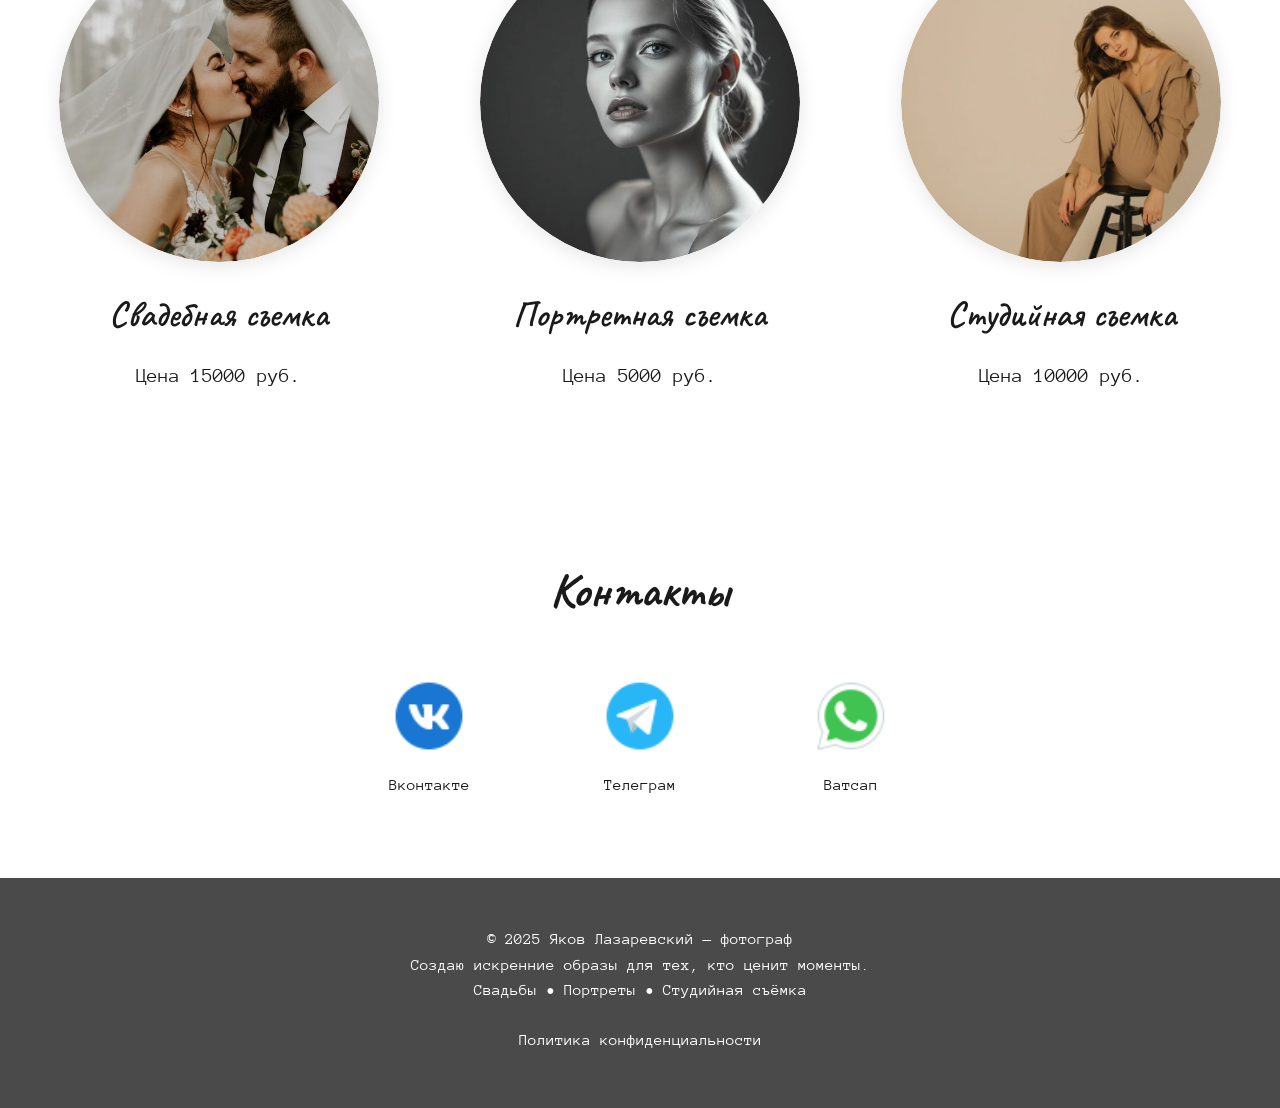
==== commit 2eb789a3: "Add files via upload" ====
--- a/index.html
+++ b/index.html
@@ -6,7 +6,6 @@
     <meta name="description" content="Профессиональный фотограф Яков Лазаревский - портретная, свадебная, студийная съёмка">
     <title>Яков Лазаревский - Профессиональный фотограф</title>
     
-    <!-- Google Fonts -->
     <link rel="preconnect" href="https://fonts.googleapis.com">
     <link rel="preconnect" href="https://fonts.gstatic.com" crossorigin>
     <link href="https://fonts.googleapis.com/css2?family=Anonymous+Pro:wght@400;700&family=Caveat:wght@400;500;600;700&display=swap" rel="stylesheet">
@@ -59,7 +58,6 @@
             </div>
         </section>
 
-        <!-- Welcome Section -->
 <section id="welcome" class="welcome">
     <div class="container">
         <h2 class="welcome__title">Добро пожаловать</h2>
@@ -94,7 +92,6 @@
         </div>
     </div>
 </section>
-<!-- About Section -->
 <section id="about" class="about">
     <div class="container">
         <h2 class="about__title">Обо мне</h2>
@@ -125,7 +122,6 @@
     </div>
 </section>
 
-<!-- Portfolio Section -->
 <section id="portfolio" class="portfolio">
     <div class="container">
         <h2 class="portfolio__title">Портфолио</h2>
@@ -154,7 +150,6 @@
     </div>
 </section>
 
-<!-- Services Section -->
 <section id="services" class="services">
     <div class="container">
         <h2 class="services__title">Пакеты услуг</h2>
@@ -187,7 +182,6 @@
     </div>
 </section>
 
-<!-- Contacts Section -->
 <section id="contacts" class="contacts">
     <div class="container">
         <h2 class="contacts__title">Контакты</h2>
@@ -211,7 +205,6 @@
     </div>
 </section>
 
-<!-- Footer -->
 <footer class="footer">
     <div class="container">
         <p class="footer__text">
--- a/style.css
+++ b/style.css
@@ -1,895 +1,805 @@
-/* ============================================
-CSS Custom Properties (Variables)
-============================================ */
 :root {
-    --color-primary: #ffffff;
-    --color-secondary: #1a1a1a;
-    --color-accent: #8b2635;
-    --color-text: #ffffff;
-    --color-text-dark: #1a1a1a;
-    --color-overlay: rgba(0, 0, 0, 0.4);
-    
-    /* Fonts */
-    --font-family-heading: 'Caveat', cursive;
-    --font-family-body: 'Anonymous Pro', monospace;
-    
-    /* Font Sizes */
-    --font-size-heading: 48px;
-    --font-size-body: 20px;
-    --font-size-sm: 16px;
-    --font-size-lg: 24px;
-    --font-size-xl: 36px;
-    --font-size-xxl: 48px;
-    --line-height: 1.6;
-    
-    /* Spacing */
-    --spacing-xs: 8px;
-    --spacing-sm: 16px;
-    --spacing-md: 24px;
-    --spacing-lg: 32px;
-    --spacing-xl: 48px;
-    --spacing-xxl: 80px;
-    
-    /* Layout */
-    --container-max-width: 1400px;
-    --header-height: 80px;
-    
-    /* Transitions */
-    --transition-fast: 0.3s ease;
-    --transition-normal: 0.5s ease;
-}
-
-/* ============================================
-Reset & Base Styles
-============================================ */
-*,
-*::before,
-*::after {
-    box-sizing: border-box;
-    margin: 0;
-    padding: 0;
-}
-
-ul, ol {
-    list-style: none;
-    list-style-type: none;
-    margin: 0;
-    padding: 0;
-}
-
-li {
-    list-style: none;
-    list-style-type: none;
-}
-
-li::before,
-li::after {
-    content: none !important;
-    display: none !important;
-}
-
-html {
-    scroll-behavior: smooth;
-    font-size: var(--font-size-body);
-}
-
+--color-primary: #ffffff;
+--color-secondary: #1a1a1a;
+--color-accent: #8b2635;
+--color-text: #ffffff;
+--color-text-dark: #1a1a1a;
+--color-overlay: rgba(0, 0, 0, 0.4);
+--font-family-heading: 'Caveat', cursive;
+--font-family-body: 'Anonymous Pro', monospace;
+--font-size-heading: 48px;
+--font-size-body: 20px;
+--font-size-sm: 16px;
+--font-size-lg: 24px;
+--font-size-xl: 36px;
+--font-size-xxl: 48px;
+--line-height: 1.6;
+--spacing-xs: 8px;
+--spacing-sm: 16px;
+--spacing-md: 24px;
+--spacing-lg: 32px;
+--spacing-xl: 48px;
+--spacing-xxl: 80px;
+--container-max-width: 1400px;
+--header-height: 80px;
+--transition-fast: 0.3s ease;
+--transition-normal: 0.5s ease;
+}
+*, *::before, *::after { box-sizing: border-box; margin: 0; padding: 0; }
+html { scroll-behavior: smooth; font-size: var(--font-size-body); }
 body {
-    font-family: var(--font-family-body);
-    font-size: var(--font-size-body);
-    line-height: var(--line-height);
-    color: var(--color-text);
-    background-color: var(--color-secondary);
-    overflow-x: hidden;
-}
-
-/* ============================================
-Container
-============================================ */
+font-family: var(--font-family-body);
+font-size: var(--font-size-body);
+line-height: var(--line-height);
+color: var(--color-text);
+background-color: var(--color-secondary);
+overflow-x: hidden;
+}
 .container {
-    width: 100%;
-    max-width: var(--container-max-width);
-    margin: 0 auto;
-    padding: 0 var(--spacing-md);
-}
-
-/* ============================================
-Header - Fixed Position
-============================================ */
+width: 100%;
+max-width: var(--container-max-width);
+margin: 0 auto;
+padding: 0 var(--spacing-md);
+}
+/* Header - Base Styles */
 .header {
-    position: fixed;
-    top: 0;
-    left: 0;
-    width: 100%;
-    height: var(--header-height);
-    background: rgba(255, 255, 255, 0.95);
-    backdrop-filter: blur(10px);
-    z-index: 1000;
-    padding: var(--spacing-sm) 0;
-    box-shadow: 0 2px 10px rgba(0, 0, 0, 0.1);
-    transition: all var(--transition-fast);
-}
-
+position: fixed;
+top: 0;
+left: 0;
+width: 100%;
+height: var(--header-height);
+background: rgba(255, 255, 255, 0.95);
+backdrop-filter: blur(10px);
+z-index: 1000;
+padding: var(--spacing-sm) 0;
+box-shadow: 0 2px 10px rgba(0, 0, 0, 0.1);
+transition: all var(--transition-fast);
+}
 .header__container {
-    display: flex;
-    justify-content: space-between;
-    align-items: center;
-    height: 100%;
-}
-
+display: flex;
+justify-content: space-between;
+align-items: center;
+height: 100%;
+}
 .header__logo {
-    display: flex;
-    flex-direction: column;
-    z-index: 1001;
-}
-
+display: flex;
+flex-direction: column;
+z-index: 1001;
+}
 .header__logo-title {
-    font-family: var(--font-family-heading);
-    font-size: var(--font-size-lg);
-    font-weight: 600;
-    color: var(--color-secondary);
-    line-height: 1.2;
-}
-
+font-family: var(--font-family-heading);
+font-size: var(--font-size-lg);
+font-weight: 600;
+color: var(--color-secondary);
+line-height: 1.2;
+}
 .header__logo-name {
-    font-family: var(--font-family-heading);
-    font-size: var(--font-size-heading);
-    font-weight: 700;
-    color: var(--color-secondary);
-    line-height: 1.2;
-}
-
-/* ============================================
-Burger Menu - Dark Color
-============================================ */
+font-family: var(--font-family-heading);
+font-size: var(--font-size-heading);
+font-weight: 700;
+color: var(--color-secondary);
+line-height: 1.2;
+}
+/* Hero - Transparent Header */
+.hero .header {
+background: transparent;
+box-shadow: none;
+backdrop-filter: none;
+}
+.hero .header__logo-title,
+.hero .header__logo-name,
+.hero .burger__line {
+color: var(--color-primary);
+background-color: var(--color-primary);
+}
+/* Burger */
 .burger {
-    display: flex;
-    flex-direction: column;
-    justify-content: space-between;
-    width: 30px;
-    height: 21px;
-    background: transparent;
-    border: none;
-    cursor: pointer;
-    padding: 0;
-    z-index: 1001;
-    transition: var(--transition-fast);
-}
-
+display: flex;
+flex-direction: column;
+justify-content: space-between;
+width: 30px;
+height: 21px;
+background: transparent;
+border: none;
+cursor: pointer;
+padding: 0;
+z-index: 1001;
+transition: var(--transition-fast);
+}
 .burger__line {
-    display: block;
-    width: 100%;
-    height: 2px;
-    background-color: var(--color-secondary);
-    transition: var(--transition-fast);
-    transform-origin: center;
-}
-
+display: block;
+width: 100%;
+height: 2px;
+background-color: var(--color-secondary);
+transition: var(--transition-fast);
+transform-origin: center;
+}
 .burger--active .burger__line:nth-child(1) {
-    transform: translateY(9.5px) rotate(45deg);
-    background-color: var(--color-primary);
-}
-
-.burger--active .burger__line:nth-child(2) {
-    opacity: 0;
-}
-
+transform: translateY(9.5px) rotate(45deg);
+background-color: var(--color-primary);
+}
+.burger--active .burger__line:nth-child(2) { opacity: 0; }
 .burger--active .burger__line:nth-child(3) {
-    transform: translateY(-9.5px) rotate(-45deg);
-    background-color: var(--color-primary);
-}
-
-/* ============================================
-Navigation
-============================================ */
+transform: translateY(-9.5px) rotate(-45deg);
+background-color: var(--color-primary);
+}
+/* Navigation */
 .nav {
-    position: fixed;
-    top: 0;
-    right: -100%;
-    width: 100%;
-    max-width: 300px;
-    height: 100vh;
-    background-color: rgba(26, 26, 26, 0.98);
-    padding: calc(var(--header-height) + var(--spacing-lg)) var(--spacing-lg) var(--spacing-lg);
-    transition: right var(--transition-normal);
-    z-index: 1000;
-    overflow-y: auto;
-}
-
-.nav--active {
-    right: 0;
-}
-
+position: fixed;
+top: 0;
+right: -100%;
+width: 100%;
+max-width: 300px;
+height: 100vh;
+background-color: rgba(26, 26, 26, 0.98);
+padding: calc(var(--header-height) + var(--spacing-lg)) var(--spacing-lg);
+transition: right var(--transition-normal);
+z-index: 1000;
+overflow-y: auto;
+}
+.nav--active { right: 0; }
 .nav__list {
-    display: flex;
-    flex-direction: column;
-    gap: var(--spacing-md);
-    list-style: none;
-    list-style-type: none;
-    margin: 0;
-    padding: 0;
-}
-
-.nav__list li {
-    list-style: none;
-    list-style-type: none;
-}
-
+display: flex;
+flex-direction: column;
+gap: var(--spacing-md);
+}
 .nav__item {
-    opacity: 0;
-    transform: translateX(20px);
-    transition: opacity var(--transition-normal), transform var(--transition-normal);
-    list-style: none;
-}
-
-.nav__item::before,
-.nav__item::after {
-    display: none !important;
-    content: none !important;
-}
-
+opacity: 0;
+transform: translateX(20px);
+transition: opacity var(--transition-normal), transform var(--transition-normal);
+}
 .nav--active .nav__item {
-    opacity: 1;
-    transform: translateX(0);
-}
-
+opacity: 1;
+transform: translateX(0);
+}
 .nav--active .nav__item:nth-child(1) { transition-delay: 0.1s; }
 .nav--active .nav__item:nth-child(2) { transition-delay: 0.2s; }
 .nav--active .nav__item:nth-child(3) { transition-delay: 0.3s; }
 .nav--active .nav__item:nth-child(4) { transition-delay: 0.4s; }
-
 .nav__link {
-    font-family: var(--font-family-heading);
-    font-size: var(--font-size-xl);
-    font-weight: 500;
-    color: var(--color-primary);
-    text-decoration: none;
-    transition: color var(--transition-fast);
-    display: block;
-    padding: var(--spacing-xs) 0;
-}
-
-.nav__link::before,
-.nav__link::after {
-    display: none !important;
-    content: none !important;
-}
-
-.nav__link:hover,
-.nav__link:focus {
-    color: var(--color-accent);
-    outline: none;
-}
-
-.nav__link--active {
-    color: var(--color-accent);
-}
-
-/* ============================================
-Hero Section - Transparent Header Override
-============================================ */
-.hero .header {
-    background: transparent;
-    box-shadow: none;
-    backdrop-filter: none;
-}
-
-.hero .header__logo-title,
-.hero .header__logo-name {
-    color: var(--color-primary);
-}
-
-.hero .burger__line {
-    background-color: var(--color-primary);
-}
-
-/* ============================================
-Hero Section - Full Screen Background
-============================================ */
+font-family: var(--font-family-heading);
+font-size: var(--font-size-xl);
+font-weight: 500;
+color: var(--color-primary);
+text-decoration: none;
+transition: color var(--transition-fast);
+display: block;
+padding: var(--spacing-xs) 0;
+}
+.nav__link:hover, .nav__link:focus {
+color: var(--color-accent);
+outline: none;
+}
+.nav__link--active { color: var(--color-accent); }
+/* Hero Section */
 .hero {
-    position: relative;
-    min-height: 100vh;
-    width: 100%;
-    display: flex;
-    align-items: flex-end;
-    padding: var(--spacing-xxl) 0;
-    overflow: hidden;
-}
-
+position: relative;
+min-height: 100vh;
+width: 100%;
+display: flex;
+align-items: flex-end;
+padding: var(--spacing-xxl) 0;
+overflow: hidden;
+}
 .hero__bg {
-    position: absolute;
-    top: 0;
-    left: 0;
-    width: 100%;
-    height: 100%;
-    z-index: -1;
-}
-
+position: absolute;
+top: 0;
+left: 0;
+width: 100%;
+height: 100%;
+z-index: -1;
+}
 .hero__bg-image {
-    width: 100%;
-    height: 100%;
-    object-fit: cover;
-    object-position: center;
-    display: block;
-}
-
+width: 100%;
+height: 100%;
+object-fit: cover;
+object-position: center;
+display: block;
+}
 .hero__overlay {
-    position: absolute;
-    top: 0;
-    left: 0;
-    width: 100%;
-    height: 100%;
-    background: var(--color-overlay);
-    z-index: 0;
-}
-
+position: absolute;
+top: 0;
+left: 0;
+width: 100%;
+height: 100%;
+background: var(--color-overlay);
+z-index: 0;
+}
 .hero__container {
-    position: relative;
-    z-index: 1;
-    width: 100%;
-}
-
-.hero__content {
-    max-width: 800px;
-}
-
+position: relative;
+z-index: 1;
+width: 100%;
+}
+.hero__content { max-width: 800px; }
 .hero__text {
-    font-family: var(--font-family-body);
-    font-size: var(--font-size-body);
-    line-height: 1.8;
-    color: var(--color-primary);
-    margin-bottom: var(--spacing-md);
-    opacity: 0;
-    animation: fadeInUp 1s ease forwards;
-}
-
-.hero__text:nth-child(1) {
-    animation-delay: 0.3s;
-}
-
-.hero__text:nth-child(2) {
-    animation-delay: 0.5s;
-}
-
-/* ============================================
-Animations
-============================================ */
+font-family: var(--font-family-body);
+font-size: var(--font-size-body);
+line-height: 1.8;
+color: var(--color-primary);
+margin-bottom: var(--spacing-md);
+opacity: 0;
+animation: fadeInUp 1s ease forwards;
+}
+.hero__text:nth-child(1) { animation-delay: 0.3s; }
+.hero__text:nth-child(2) { animation-delay: 0.5s; }
 @keyframes fadeInUp {
-    from {
-        opacity: 0;
-        transform: translateY(30px);
-    }
-    to {
-        opacity: 1;
-        transform: translateY(0);
-    }
-}
-
-/* ============================================
-Welcome Section
-============================================ */
-.welcome {
-    padding: var(--spacing-xxl) 0;
-    background-color: var(--color-primary);
-    color: var(--color-text-dark);
-    padding-top: calc(var(--spacing-xxl) + var(--header-height));
-}
-
-.welcome__title {
-    font-family: var(--font-family-heading);
-    font-size: var(--font-size-xxl);
-    font-weight: 700;
-    text-align: center;
-    margin-bottom: var(--spacing-lg);
-    color: var(--color-text-dark);
-}
-
+from { opacity: 0; transform: translateY(30px); }
+to { opacity: 1; transform: translateY(0); }
+}
+/* Sections Base */
+.welcome, .about, .services, .contacts,
+.services-page, .portfolio-page, .contacts-page,
+.wedding-portfolio-page, .studio-portfolio-page, .portrait-portfolio-page {
+padding: var(--spacing-xxl) 0;
+background-color: var(--color-primary);
+color: var(--color-text-dark);
+}
+.portfolio {
+padding: var(--spacing-xxl) 0;
+background-color: var(--color-secondary);
+color: var(--color-text);
+}
+/* Titles */
+.welcome__title, .about__title, .services__title, .contacts__title,
+.services-page__title, .portfolio-page__title, .contacts-page__title,
+.wedding-portfolio-page__title, .studio-portfolio-page__title, .portrait-portfolio-page__title {
+font-family: var(--font-family-heading);
+font-size: var(--font-size-xxl);
+font-weight: 700;
+text-align: center;
+margin-bottom: var(--spacing-xl);
+color: var(--color-text-dark);
+}
+/* Welcome */
 .welcome__text {
-    max-width: 900px;
-    margin: 0 auto var(--spacing-xxl);
-    text-align: center;
-    line-height: 1.8;
-    font-size: var(--font-size-sm);
-}
-
+max-width: 900px;
+margin: 0 auto var(--spacing-xxl);
+text-align: center;
+line-height: 1.8;
+font-size: var(--font-size-sm);
+}
 .welcome__grid {
-    display: grid;
-    grid-template-columns: 1fr;
-    gap: var(--spacing-lg);
-    align-items: start;
-}
-
+display: grid;
+grid-template-columns: 1fr;
+gap: var(--spacing-lg);
+align-items: start;
+}
 .welcome__card {
-    display: flex;
-    flex-direction: column;
-    align-items: center;
-    width: 100%;
-}
-
+display: flex;
+flex-direction: column;
+align-items: center;
+width: 100%;
+}
 .welcome__card-image {
-    width: 100%;
-    max-width: 400px;
-    height: 300px;
-    border-radius: 30px;
-    overflow: hidden;
-    margin-bottom: var(--spacing-md);
-    box-shadow: 0 4px 15px rgba(0, 0, 0, 0.1);
-}
-
+width: 100%;
+max-width: 400px;
+height: 300px;
+overflow: hidden;
+margin-bottom: var(--spacing-md);
+}
 .welcome__img {
-    width: 100%;
-    height: 100%;
-    object-fit: cover;
-    object-position: center;
-    transition: transform var(--transition-normal);
-}
-
-.welcome__card:hover .welcome__img {
-    transform: scale(1.05);
-}
-
+width: 100%;
+height: 100%;
+object-fit: cover;
+object-position: center;
+transition: transform var(--transition-normal);
+display: block;
+}
+.welcome__card:hover .welcome__img { transform: scale(1.05); }
 .welcome__card-title {
-    font-family: var(--font-family-body);
-    font-size: var(--font-size-sm);
-    text-align: center;
-    color: var(--color-text-dark);
-    font-weight: 400;
-}
-
-/* ============================================
-About Section
-============================================ */
-.about {
-    padding: var(--spacing-xxl) 0;
-    background-color: var(--color-primary);
-    color: var(--color-text-dark);
-}
-
-.about__title {
-    font-family: var(--font-family-heading);
-    font-size: var(--font-size-xxl);
-    font-weight: 700;
-    text-align: center;
-    margin-bottom: var(--spacing-xl);
-    color: var(--color-text-dark);
-}
-
+font-family: var(--font-family-body);
+font-size: var(--font-size-sm);
+text-align: center;
+color: var(--color-text-dark);
+font-weight: 400;
+}
+/* About */
 .about__grid {
-    display: grid;
-    grid-template-columns: 1fr;
-    gap: var(--spacing-lg);
-    align-items: center;
-}
-
+display: grid;
+grid-template-columns: 1fr;
+gap: var(--spacing-lg);
+align-items: center;
+}
 .about__image-wrapper {
-    border-radius: 40px;
-    overflow: hidden;
-    height: 500px;
-    margin: 0;
-}
-
-.about__image-wrapper--left {
-    border-radius: 0 40px 40px 0;
-}
-
-.about__image-wrapper--right {
-    border-radius: 40px 0 0 40px;
-}
-
+border-radius: 40px;
+overflow: hidden;
+height: 500px;
+margin: 0;
+}
+.about__image-wrapper--left { border-radius: 0 40px 40px 0; }
+.about__image-wrapper--right { border-radius: 40px 0 0 40px; }
 .about__img {
-    width: 100%;
-    height: 100%;
-    object-fit: cover;
-    object-position: center;
-    display: block;
-}
-
-.about__content {
-    padding: 0 var(--spacing-sm);
-}
-
+width: 100%;
+height: 100%;
+object-fit: cover;
+object-position: center;
+display: block;
+}
+.about__content { padding: 0 var(--spacing-sm); }
 .about__text {
-    font-family: var(--font-family-body);
-    font-size: var(--font-size-sm);
-    line-height: 1.8;
-    margin-bottom: var(--spacing-md);
-    color: var(--color-text-dark);
-}
-
-.about__text:last-child {
-    margin-bottom: 0;
-}
-
-/* ============================================
-Desktop Styles (min-width: 768px)
-============================================ */
+font-family: var(--font-family-body);
+font-size: var(--font-size-sm);
+line-height: 1.8;
+margin-bottom: var(--spacing-md);
+color: var(--color-text-dark);
+}
+.about__text:last-child { margin-bottom: 0; }
+/* Portfolio Grid */
+.portfolio__grid {
+display: grid;
+grid-template-columns: 1fr;
+gap: var(--spacing-sm);
+grid-auto-rows: 250px;
+}
+.portfolio__item {
+position: relative;
+overflow: hidden;
+border-radius: 20px;
+cursor: pointer;
+}
+.portfolio__item--large { grid-row: span 2; }
+.portfolio__item--wide { grid-column: span 1; }
+.portfolio__img {
+width: 100%;
+height: 100%;
+object-fit: cover;
+transition: transform var(--transition-normal);
+display: block;
+}
+.portfolio__item:hover .portfolio__img { transform: scale(1.05); }
+/* Services Grid */
+.services__grid {
+display: grid;
+grid-template-columns: 1fr;
+gap: var(--spacing-xl);
+justify-items: center;
+}
+.services__card {
+display: flex;
+flex-direction: column;
+align-items: center;
+text-align: center;
+max-width: 300px;
+}
+.services__image-wrapper {
+width: 280px;
+height: 280px;
+border-radius: 50%;
+overflow: hidden;
+margin-bottom: var(--spacing-md);
+box-shadow: 0 4px 20px rgba(0, 0, 0, 0.1);
+transition: transform var(--transition-normal);
+}
+.services__card:hover .services__image-wrapper { transform: scale(1.05); }
+.services__img {
+width: 100%;
+height: 100%;
+object-fit: cover;
+object-position: center;
+display: block;
+}
+.services__card-title {
+font-family: var(--font-family-heading);
+font-size: var(--font-size-lg);
+font-weight: 600;
+margin-bottom: var(--spacing-sm);
+color: var(--color-text-dark);
+}
+.services__price {
+font-family: var(--font-family-body);
+font-size: var(--font-size-sm);
+color: var(--color-text-dark);
+font-weight: 400;
+line-height: 1.6;
+}
+/* Contacts Grid */
+.contacts__grid, .contacts-page__social {
+display: grid;
+grid-template-columns: repeat(3, 1fr);
+gap: var(--spacing-lg);
+justify-items: center;
+max-width: 600px;
+margin: 0 auto;
+}
+.contacts__item, .contacts-page__item {
+display: flex;
+flex-direction: column;
+align-items: center;
+text-align: center;
+}
+.contacts__icon-img, .contacts-page__icon {
+width: 80px;
+height: 80px;
+object-fit: contain;
+margin-bottom: var(--spacing-sm);
+display: block;
+}
+.contacts__label, .contacts-page__label {
+font-family: var(--font-family-body);
+font-size: var(--font-size-sm);
+color: var(--color-text-dark);
+font-weight: 400;
+}
+.contacts-page__phone {
+text-align: center;
+margin-top: var(--spacing-xl);
+}
+.contacts-page__phone-label {
+font-family: var(--font-family-body);
+font-size: var(--font-size-lg);
+font-weight: 600;
+color: var(--color-text-dark);
+margin-right: var(--spacing-sm);
+}
+.contacts-page__phone-number {
+font-family: var(--font-family-body);
+font-size: var(--font-size-xxl);
+font-weight: 700;
+color: var(--color-text-dark);
+letter-spacing: 2px;
+}
+/* Footer */
+.footer {
+padding: var(--spacing-xl) 0 var(--spacing-lg);
+background-color: #4a4a4a;
+color: var(--color-primary);
+text-align: center;
+}
+.footer__text, .footer__policy {
+font-family: var(--font-family-body);
+font-size: var(--font-size-sm);
+color: var(--color-primary);
+line-height: 1.6;
+margin-bottom: var(--spacing-md);
+}
+/* Internal Pages */
+.portfolio-page, .services-page, .contacts-page,
+.wedding-portfolio-page, .studio-portfolio-page, .portrait-portfolio-page {
+padding: calc(var(--spacing-xxl) + var(--header-height)) 0 var(--spacing-xxl);
+min-height: 100vh;
+}
+.portfolio-page__grid, .services-page__grid {
+display: grid;
+grid-template-columns: 1fr;
+gap: var(--spacing-xl);
+justify-items: center;
+max-width: 1000px;
+margin: 0 auto;
+}
+.portfolio-page__card {
+display: flex;
+flex-direction: column;
+align-items: center;
+text-align: center;
+width: 100%;
+max-width: 400px;
+}
+.portfolio-page__image-wrapper {
+width: 100%;
+max-width: 400px;
+height: 300px;
+border-radius: 30px;
+overflow: hidden;
+margin-bottom: var(--spacing-md);
+box-shadow: 0 4px 15px rgba(0, 0, 0, 0.1);
+transition: transform var(--transition-normal);
+}
+.portfolio-page__card:hover .portfolio-page__image-wrapper { transform: scale(1.05); }
+.portfolio-page__img {
+width: 100%;
+height: 100%;
+object-fit: cover;
+object-position: center;
+display: block;
+}
+.portfolio-page__title {
+font-family: var(--font-family-body);
+font-size: var(--font-size-sm);
+color: var(--color-text-dark);
+line-height: 1.6;
+}
+.services-page__subtitle {
+font-family: var(--font-family-heading);
+font-size: var(--font-size-lg);
+text-align: center;
+margin-bottom: var(--spacing-xxl);
+color: var(--color-text-dark);
+font-weight: 400;
+}
+.services-page__card {
+display: flex;
+flex-direction: column;
+align-items: center;
+text-align: center;
+max-width: 400px;
+margin: 0 auto;
+}
+.services-page__image-wrapper {
+width: 100%;
+max-width: 400px;
+height: 500px;
+border-radius: 30px;
+overflow: hidden;
+margin-bottom: var(--spacing-lg);
+box-shadow: 0 4px 20px rgba(0, 0, 0, 0.1);
+transition: transform var(--transition-normal);
+}
+.services-page__card:hover .services-page__image-wrapper { transform: scale(1.02); }
+.services-page__img {
+width: 100%;
+height: 100%;
+object-fit: cover;
+object-position: center;
+display: block;
+}
+.services-page__card-title {
+font-family: var(--font-family-heading);
+font-size: var(--font-size-xl);
+font-weight: 700;
+margin-bottom: var(--spacing-sm);
+color: var(--color-text-dark);
+line-height: 1.3;
+}
+.services-page__price {
+font-family: var(--font-family-body);
+font-size: var(--font-size-lg);
+font-weight: 600;
+color: var(--color-text-dark);
+margin-bottom: var(--spacing-md);
+}
+.services-page__description {
+font-family: var(--font-family-body);
+font-size: var(--font-size-sm);
+line-height: 1.6;
+color: var(--color-text-dark);
+text-align: left;
+}
+.services-page__description p { margin-bottom: var(--spacing-sm); }
+.services-page__list {
+list-style: disc;
+padding-left: var(--spacing-lg);
+margin-bottom: var(--spacing-sm);
+}
+.services-page__list li {
+list-style: disc;
+margin-bottom: var(--spacing-xs);
+}
+.services-page__cta {
+text-align: center;
+margin-top: var(--spacing-xxl);
+}
+.services-page__button {
+display: inline-block;
+font-family: var(--font-family-heading);
+font-size: var(--font-size-xxl);
+font-weight: 700;
+color: var(--color-text-dark);
+text-decoration: none;
+padding: var(--spacing-md) var(--spacing-xl);
+border: 3px solid var(--color-text-dark);
+border-radius: 50px;
+transition: all var(--transition-fast);
+}
+.services-page__button:hover {
+background-color: var(--color-text-dark);
+color: var(--color-primary);
+}
+/* Portfolio Category Pages */
+.wedding-portfolio-page__grid,
+.studio-portfolio-page__grid,
+.portrait-portfolio-page__grid {
+display: grid;
+grid-template-columns: 1fr;
+gap: var(--spacing-md);
+max-width: 1200px;
+margin: 0 auto var(--spacing-xxl);
+}
+.wedding-portfolio-page__item,
+.studio-portfolio-page__item,
+.portrait-portfolio-page__item {
+position: relative;
+overflow: hidden;
+border-radius: 20px;
+}
+.wedding-portfolio-page__item--tall { grid-row: span 2; }
+.portrait-portfolio-page__item--tall { grid-row: span 2; }
+.portrait-portfolio-page__item--small { height: 250px; }
+.portrait-portfolio-page__item--medium { height: 350px; }
+.studio-portfolio-page__item--tall { grid-row: span 2; }
+.studio-portfolio-page__item--portrait-color { height: 400px; }
+.studio-portfolio-page__item--bw-circle { height: 400px; }
+.studio-portfolio-page__item--table { height: 350px; }
+.studio-portfolio-page__item--wide-chair { grid-row: span 2; }
+.studio-portfolio-page__item--shadow { height: 500px; }
+.wedding-portfolio-page__img,
+.studio-portfolio-page__img,
+.portrait-portfolio-page__img {
+width: 100%;
+height: 100%;
+object-fit: cover;
+object-position: center;
+display: block;
+transition: transform var(--transition-normal);
+}
+.wedding-portfolio-page__item:hover .wedding-portfolio-page__img,
+.studio-portfolio-page__item:hover .studio-portfolio-page__img,
+.portrait-portfolio-page__item:hover .portrait-portfolio-page__img {
+transform: scale(1.03);
+}
+.wedding-portfolio-page__categories,
+.studio-portfolio-page__categories,
+.portrait-portfolio-page__categories {
+display: grid;
+grid-template-columns: 1fr;
+gap: var(--spacing-lg);
+max-width: 800px;
+margin: 0 auto;
+}
+.wedding-portfolio-page__category,
+.studio-portfolio-page__category,
+.portrait-portfolio-page__category {
+display: flex;
+flex-direction: column;
+align-items: center;
+text-decoration: none;
+transition: transform var(--transition-fast);
+}
+.wedding-portfolio-page__category:hover,
+.studio-portfolio-page__category:hover,
+.portrait-portfolio-page__category:hover {
+transform: translateY(-5px);
+}
+.wedding-portfolio-page__category-image,
+.studio-portfolio-page__category-image,
+.portrait-portfolio-page__category-image {
+width: 100%;
+max-width: 350px;
+height: 350px;
+border-radius: 30px;
+overflow: hidden;
+margin-bottom: var(--spacing-md);
+box-shadow: 0 4px 15px rgba(0, 0, 0, 0.1);
+}
+.wedding-portfolio-page__category-img,
+.studio-portfolio-page__category-img,
+.portrait-portfolio-page__category-img {
+width: 100%;
+height: 100%;
+object-fit: cover;
+object-position: center;
+display: block;
+}
+.wedding-portfolio-page__category-title,
+.studio-portfolio-page__category-title,
+.portrait-portfolio-page__category-title {
+font-family: var(--font-family-body);
+font-size: var(--font-size-sm);
+color: var(--color-text-dark);
+text-align: center;
+line-height: 1.5;
+text-decoration: none;
+}
+/* Tablet 768px */
 @media (min-width: 768px) {
-    :root {
-        --header-height: 100px;
-    }
-    
-    .header__logo-title {
-        font-size: var(--font-size-xl);
-    }
-    
-    .header__logo-name {
-        font-size: var(--font-size-heading);
-    }
-    
-    .hero__text {
-        font-size: var(--font-size-body);
-    }
-    
-    .welcome__grid {
-        grid-template-columns: repeat(2, 1fr);
-    }
-    
-    .welcome__card:nth-child(3) {
-        grid-column: span 1;
-        justify-self: center;
-    }
-    
-    .welcome__card-image {
-        height: 350px; 
-    }
-    
-    .welcome__text {
-        font-size: var(--font-size-body);
-    }
-    
-    .about__grid {
-        grid-template-columns: 1fr 1.5fr;
-    }
-    
-    .about__image-wrapper--right {
-        display: none;
-    }
-    
-    .about__text {
-        font-size: var(--font-size-body);
-    }
-    
-    .about__content {
-        padding: 0 var(--spacing-lg);
-    }
-    
-    .about__image-wrapper--left {
-        border-radius: 0 40px 40px 0;
-    }
-}
-
-/* ============================================
-Tablet Styles (min-width: 1024px)
-============================================ */
+:root { --header-height: 100px; }
+.header__logo-title { font-size: var(--font-size-xl); }
+.header__logo-name { font-size: var(--font-size-heading); }
+.hero__text { font-size: var(--font-size-body); }
+.welcome__grid { grid-template-columns: repeat(2, 1fr); }
+.welcome__card:nth-child(3) { grid-column: span 1; justify-self: center; }
+.welcome__card-image { height: 350px; }
+.welcome__text { font-size: var(--font-size-body); }
+.about__grid { grid-template-columns: 1fr 1.5fr; }
+.about__image-wrapper--right { display: none; }
+.about__text { font-size: var(--font-size-body); }
+.about__content { padding: 0 var(--spacing-lg); }
+.portfolio__grid { grid-template-columns: repeat(2, 1fr); grid-auto-rows: 300px; gap: var(--spacing-md); }
+.portfolio__item--wide { grid-column: span 2; }
+.services__grid { grid-template-columns: repeat(3, 1fr); gap: var(--spacing-lg); }
+.services__image-wrapper { width: 300px; height: 300px; }
+.portfolio-page__grid { grid-template-columns: repeat(2, 1fr); gap: var(--spacing-lg); }
+.portfolio-page__card:nth-child(3) { grid-column: span 1; justify-self: center; }
+.portfolio-page__image-wrapper { height: 350px; }
+.services-page__grid { grid-template-columns: repeat(2, 1fr); gap: var(--spacing-lg); }
+.services-page__image-wrapper { height: 550px; }
+.services-page__card-title { font-size: var(--font-size-xxl); }
+.services-page__description { font-size: var(--font-size-body); }
+.contacts-page__icon { width: 100px; height: 100px; }
+.contacts-page__label { font-size: var(--font-size-body); }
+.wedding-portfolio-page__grid,
+.studio-portfolio-page__grid,
+.portrait-portfolio-page__grid { grid-template-columns: repeat(2, 1fr); gap: var(--spacing-lg); }
+.wedding-portfolio-page__item--wide { grid-column: span 2; }
+.wedding-portfolio-page__categories,
+.studio-portfolio-page__categories,
+.portrait-portfolio-page__categories { grid-template-columns: repeat(2, 1fr); }
+.wedding-portfolio-page__category-image,
+.studio-portfolio-page__category-image,
+.portrait-portfolio-page__category-image { height: 400px; }
+.portrait-portfolio-page__item--tall { height: auto; }
+.portrait-portfolio-page__item--small { height: 300px; }
+.portrait-portfolio-page__item--medium { height: 400px; }
+.studio-portfolio-page__item--tall { height: 600px; }
+.studio-portfolio-page__item--portrait-color { height: 450px; }
+.studio-portfolio-page__item--bw-circle { height: 450px; }
+.studio-portfolio-page__item--table { height: 400px; }
+.studio-portfolio-page__item--wide-chair { height: 650px; }
+.studio-portfolio-page__item--shadow { height: 600px; }
+}
+/* Desktop 1024px */
 @media (min-width: 1024px) {
-    .burger {
-        display: none;
-    }
-    
-    .nav {
-        position: static;
-        width: auto;
-        max-width: none;
-        height: auto;
-        background: transparent;
-        padding: 0;
-        overflow: visible;
-    }
-    
-    .nav__list {
-        flex-direction: row;
-        gap: var(--spacing-lg);
-        list-style: none;
-        list-style-type: none;
-    }
-    
-    .nav__list li {
-        list-style: none;
-        list-style-type: none;
-    }
-    
-    .nav__item {
-        opacity: 1;
-        transform: none;
-        list-style: none;
-    }
-    
-    .nav__item::before,
-    .nav__item::after {
-        display: none !important;
-        content: none !important;
-        background: none !important;
-    }
-    
-    .nav__link {
-        font-size: var(--font-size-lg);
-        padding: var(--spacing-xs) var(--spacing-sm);
-        color: var(--color-secondary);
-    }
-    
-    .nav__link::before,
-    .nav__link::after {
-        display: none !important;
-        content: none !important;
-        background: none !important;
-    }
-    
-    .nav__link:hover,
-    .nav__link:focus {
-        color: var(--color-accent);
-    }
-    
-    .hero .nav__link {
-        color: var(--color-primary);
-    }
-    
-    .hero .nav__link:hover,
-    .hero .nav__link:focus {
-        color: var(--color-accent);
-    }
-    
-    .hero__text {
-        font-size: var(--font-size-body);
-    }
-    
-    .welcome__grid {
-        grid-template-columns: repeat(3, 1fr);
-    }
-    
-    .welcome__card:nth-child(3) {
-        grid-column: auto;
-    }
-    
-    .welcome__card-image {
-        height: 380px; 
-    }
-    
-    .about__grid {
-        grid-template-columns: 1fr 1.2fr 1fr;
-        gap: 0;
-    }
-    
-    .about__image-wrapper {
-        height: 600px;
-        margin: 0;
-    }
-    
-    .about__image-wrapper--left {
-        border-radius: 0 40px 40px 0; 
-    }
-    
-    .about__image-wrapper--right {
-        display: block;
-        border-radius: 40px 0 0 40px; 
-    }
-    
-    .about__content {
-        padding: 0 var(--spacing-xl);
-    }
-}
-
-/* ============================================
-Large Desktop (min-width: 1440px)
-============================================ */
+.burger { display: none; }
+.nav { position: static; width: auto; max-width: none; height: auto; background: transparent; padding: 0; overflow: visible; }
+.nav__list { flex-direction: row; gap: var(--spacing-lg); }
+.nav__item { opacity: 1; transform: none; }
+.nav__link { font-size: var(--font-size-lg); padding: var(--spacing-xs) var(--spacing-sm); color: var(--color-secondary); }
+.nav__link:hover, .nav__link:focus { color: var(--color-accent); }
+.hero .nav__link { color: var(--color-primary); }
+.hero .nav__link:hover, .hero .nav__link:focus { color: var(--color-accent); }
+.welcome__grid { grid-template-columns: repeat(3, 1fr); }
+.welcome__card:nth-child(3) { grid-column: auto; }
+.welcome__card-image { height: 380px; }
+.about__grid { grid-template-columns: 1fr 1.2fr 1fr; gap: 0; }
+.about__image-wrapper { height: 600px; margin: 0; }
+.about__image-wrapper--left { border-radius: 0 40px 40px 0; }
+.about__image-wrapper--right { display: block; border-radius: 40px 0 0 40px; }
+.about__content { padding: 0 var(--spacing-xl); }
+.portfolio__grid { grid-template-columns: repeat(3, 1fr); grid-template-rows: repeat(3, 350px); gap: var(--spacing-lg); }
+.portfolio__item--large { grid-column: 1; grid-row: 1 / 3; }
+.portfolio__item:nth-child(2) { grid-column: 2; grid-row: 1; }
+.portfolio__item:nth-child(3) { grid-column: 3; grid-row: 1; }
+.portfolio__item--wide { grid-column: 2; grid-row: 2; }
+.portfolio__item:nth-child(5) { grid-column: 3; grid-row: 2; }
+.services__image-wrapper { width: 320px; height: 320px; }
+.services__card-title { font-size: var(--font-size-xl); }
+.services__price { font-size: var(--font-size-body); }
+.portfolio-page__grid { grid-template-columns: repeat(3, 1fr); max-width: 1200px; }
+.portfolio-page__card:nth-child(3) { grid-column: auto; }
+.portfolio-page__image-wrapper { height: 380px; }
+.portfolio-page__title { font-size: var(--font-size-body); }
+.services-page__grid { grid-template-columns: repeat(3, 1fr); max-width: 1400px; }
+.services-page__card:nth-child(3) { grid-column: auto; }
+.services-page__image-wrapper { height: 600px; }
+.services-page__button { font-size: 48px; padding: var(--spacing-lg) var(--spacing-xxl); }
+.contacts-page__phone-label { font-size: var(--font-size-xl); }
+.contacts-page__phone-number { font-size: 48px; }
+.header--white .nav__link { color: var(--color-secondary); }
+.header--white .nav__link:hover, .header--white .nav__link:focus { color: var(--color-accent); }
+.header--white .nav__link--active { color: var(--color-accent); }
+.wedding-portfolio-page__grid,
+.studio-portfolio-page__grid,
+.portrait-portfolio-page__grid { grid-template-columns: repeat(3, 1fr); gap: var(--spacing-xl); }
+.wedding-portfolio-page__item--tall { grid-row: span 2; }
+.wedding-portfolio-page__item--wide { grid-column: span 2; }
+.wedding-portfolio-page__category-image,
+.studio-portfolio-page__category-image,
+.portrait-portfolio-page__category-image { height: 450px; }
+.wedding-portfolio-page__category-title,
+.studio-portfolio-page__category-title,
+.portrait-portfolio-page__category-title { font-size: var(--font-size-body); }
+.studio-portfolio-page__item--tall { grid-row: span 2; height: auto; }
+.studio-portfolio-page__item--portrait-color { height: 350px; }
+.studio-portfolio-page__item--bw-circle { height: 350px; }
+.studio-portfolio-page__item--table { height: 300px; }
+.studio-portfolio-page__item--wide-chair { grid-row: span 2; height: auto; }
+.studio-portfolio-page__item--shadow { height: auto; }
+.portrait-portfolio-page__item--tall { grid-row: span 2; height: auto; }
+.portrait-portfolio-page__item--small { height: 300px; }
+.portrait-portfolio-page__item--medium { height: 400px; }
+.portrait-portfolio-page__item--medium-vertical { height: 450px; }
+.portrait-portfolio-page__item--tall-bw { grid-row: span 2; height: auto; }
+.portrait-portfolio-page__item--tall-color { height: auto; }
+}
+/* Large Desktop 1440px */
 @media (min-width: 1440px) {
-    .container {
-        padding: 0 var(--spacing-xl);
-    }
-    
-    .hero__text {
-        font-size: var(--font-size-body);
-    }
-}
-
-/* ============================================
-Reduced Motion
-============================================ */
+.container { padding: 0 var(--spacing-xl); }
+}
+/* Reduced Motion */
 @media (prefers-reduced-motion: reduce) {
-    *,
-    *::before,
-    *::after {
-        animation-duration: 0.01ms !important;
-        animation-iteration-count: 1 !important;
-        transition-duration: 0.01ms !important;
-    }
-    
-    html {
-        scroll-behavior: auto;
-    }
-}
-/* ============================================
-Portfolio Section
-============================================ */
-.portfolio {
-    padding: var(--spacing-xxl) 0;
-    background-color: var(--color-secondary);
-    color: var(--color-text);
-}
-
-.portfolio__title {
-    font-family: var(--font-family-heading);
-    font-size: var(--font-size-xxl);
-    font-weight: 700;
-    text-align: center;
-    margin-bottom: var(--spacing-xl);
-    color: var(--color-text);
-}
-
-.portfolio__grid {
-    display: grid;
-    grid-template-columns: 1fr;
-    gap: var(--spacing-sm);
-    grid-auto-rows: 250px;
-}
-
-.portfolio__item {
-    position: relative;
-    overflow: hidden;
-    border-radius: 20px;
-    cursor: pointer;
-}
-
-.portfolio__item--large {
-    grid-row: span 2;
-}
-
-.portfolio__item--wide {
-    grid-column: span 1;
-}
-
-.portfolio__img {
-    width: 100%;
-    height: 100%;
-    object-fit: cover;
-    transition: transform var(--transition-normal);
-    display: block;
-}
-
-.portfolio__item:hover .portfolio__img {
-    transform: scale(1.05);
-}
-
-/* Tablet */
-@media (min-width: 768px) {
-    .portfolio__grid {
-        grid-template-columns: repeat(2, 1fr);
-        grid-auto-rows: 300px;
-        gap: var(--spacing-md);
-    }
-    
-    .portfolio__item--wide {
-        grid-column: span 2;
-    }
-}
-
-/* Desktop */
-@media (min-width: 1024px) {
-    .portfolio__grid {
-        grid-template-columns: repeat(3, 1fr);
-        grid-template-rows: repeat(3, 350px);
-        gap: var(--spacing-lg);
-    }
-    
-    .portfolio__item--large {
-        grid-column: 1;
-        grid-row: 1 / 3;
-    }
-    
-    .portfolio__item:nth-child(2) {
-        grid-column: 2;
-        grid-row: 1;
-    }
-    
-    .portfolio__item:nth-child(3) {
-        grid-column: 3;
-        grid-row: 1;
-    }
-    
-    .portfolio__item--wide {
-        grid-column: 2;
-        grid-row: 2;
-    }
-    
-    .portfolio__item:nth-child(5) {
-        grid-column: 3;
-        grid-row: 2;
-    }
-}
-/* ============================================
-Services Section
-============================================ */
-.services {
-    padding: var(--spacing-xxl) 0;
-    background-color: var(--color-primary);
-    color: var(--color-text-dark);
-}
-
-.services__title {
-    font-family: var(--font-family-heading);
-    font-size: var(--font-size-xxl);
-    font-weight: 700;
-    text-align: center;
-    margin-bottom: var(--spacing-xl);
-    color: var(--color-text-dark);
-}
-
-.services__grid {
-    display: grid;
-    grid-template-columns: 1fr;
-    gap: var(--spacing-xl);
-    justify-items: center;
-}
-
-.services__card {
-    display: flex;
-    flex-direction: column;
-    align-items: center;
-    text-align: center;
-    max-width: 300px;
-}
-
-.services__image-wrapper {
-    width: 280px;
-    height: 280px;
-    border-radius: 50%;
-    overflow: hidden;
-    margin-bottom: var(--spacing-md);
-    box-shadow: 0 4px 20px rgba(0, 0, 0, 0.1);
-    transition: transform var(--transition-normal);
-}
-
-.services__card:hover .services__image-wrapper {
-    transform: scale(1.05);
-}
-
-.services__img {
-    width: 100%;
-    height: 100%;
-    object-fit: cover;
-    object-position: center;
-    display: block;
-}
-
-.services__card-title {
-    font-family: var(--font-family-heading);
-    font-size: var(--font-size-lg);
-    font-weight: 600;
-    margin-bottom: var(--spacing-sm);
-    color: var(--color-text-dark);
-}
-
-.services__price {
-    font-family: var(--font-family-body);
-    font-size: var(--font-size-sm);
-    color: var(--color-text-dark);
-    font-weight: 400;
-    line-height: 1.6;
-}
-
-/* Tablet */
-@media (min-width: 768px) {
-    .services__grid {
-        grid-template-columns: repeat(3, 1fr);
-        gap: var(--spacing-lg);
-    }
-    
-    .services__image-wrapper {
-        width: 300px;
-        height: 300px;
-    }
-}
-
-/* Desktop */
-@media (min-width: 1024px) {
-    .services__image-wrapper {
-        width: 320px;
-        height: 320px;
-    }
-    
-    .services__card-title {
-        font-size: var(--font-size-xl);
-    }
-    
-    .services__price {
-        font-size: var(--font-size-body);
-    }
+*, *::before, *::after {
+animation-duration: 0.01ms !important;
+animation-iteration-count: 1 !important;
+transition-duration: 0.01ms !important;
+}
+html { scroll-behavior: auto; }
 }
